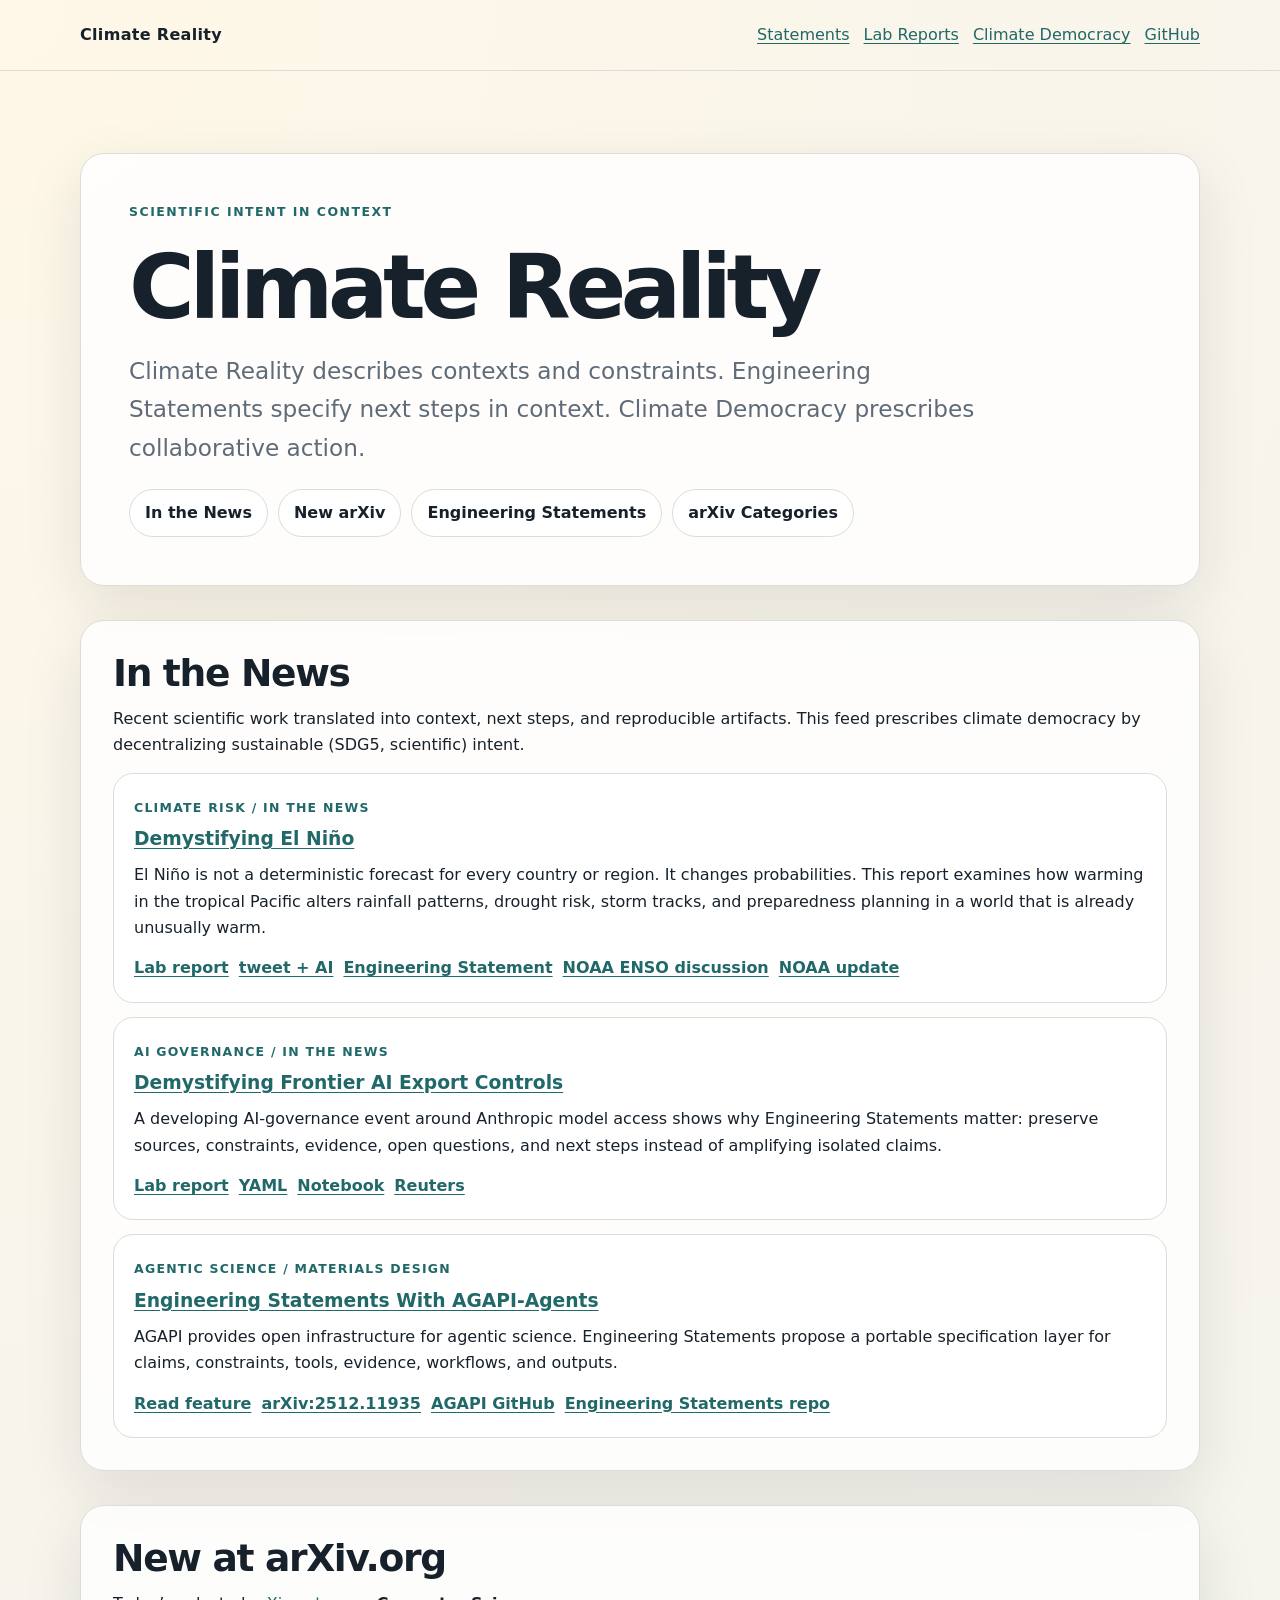
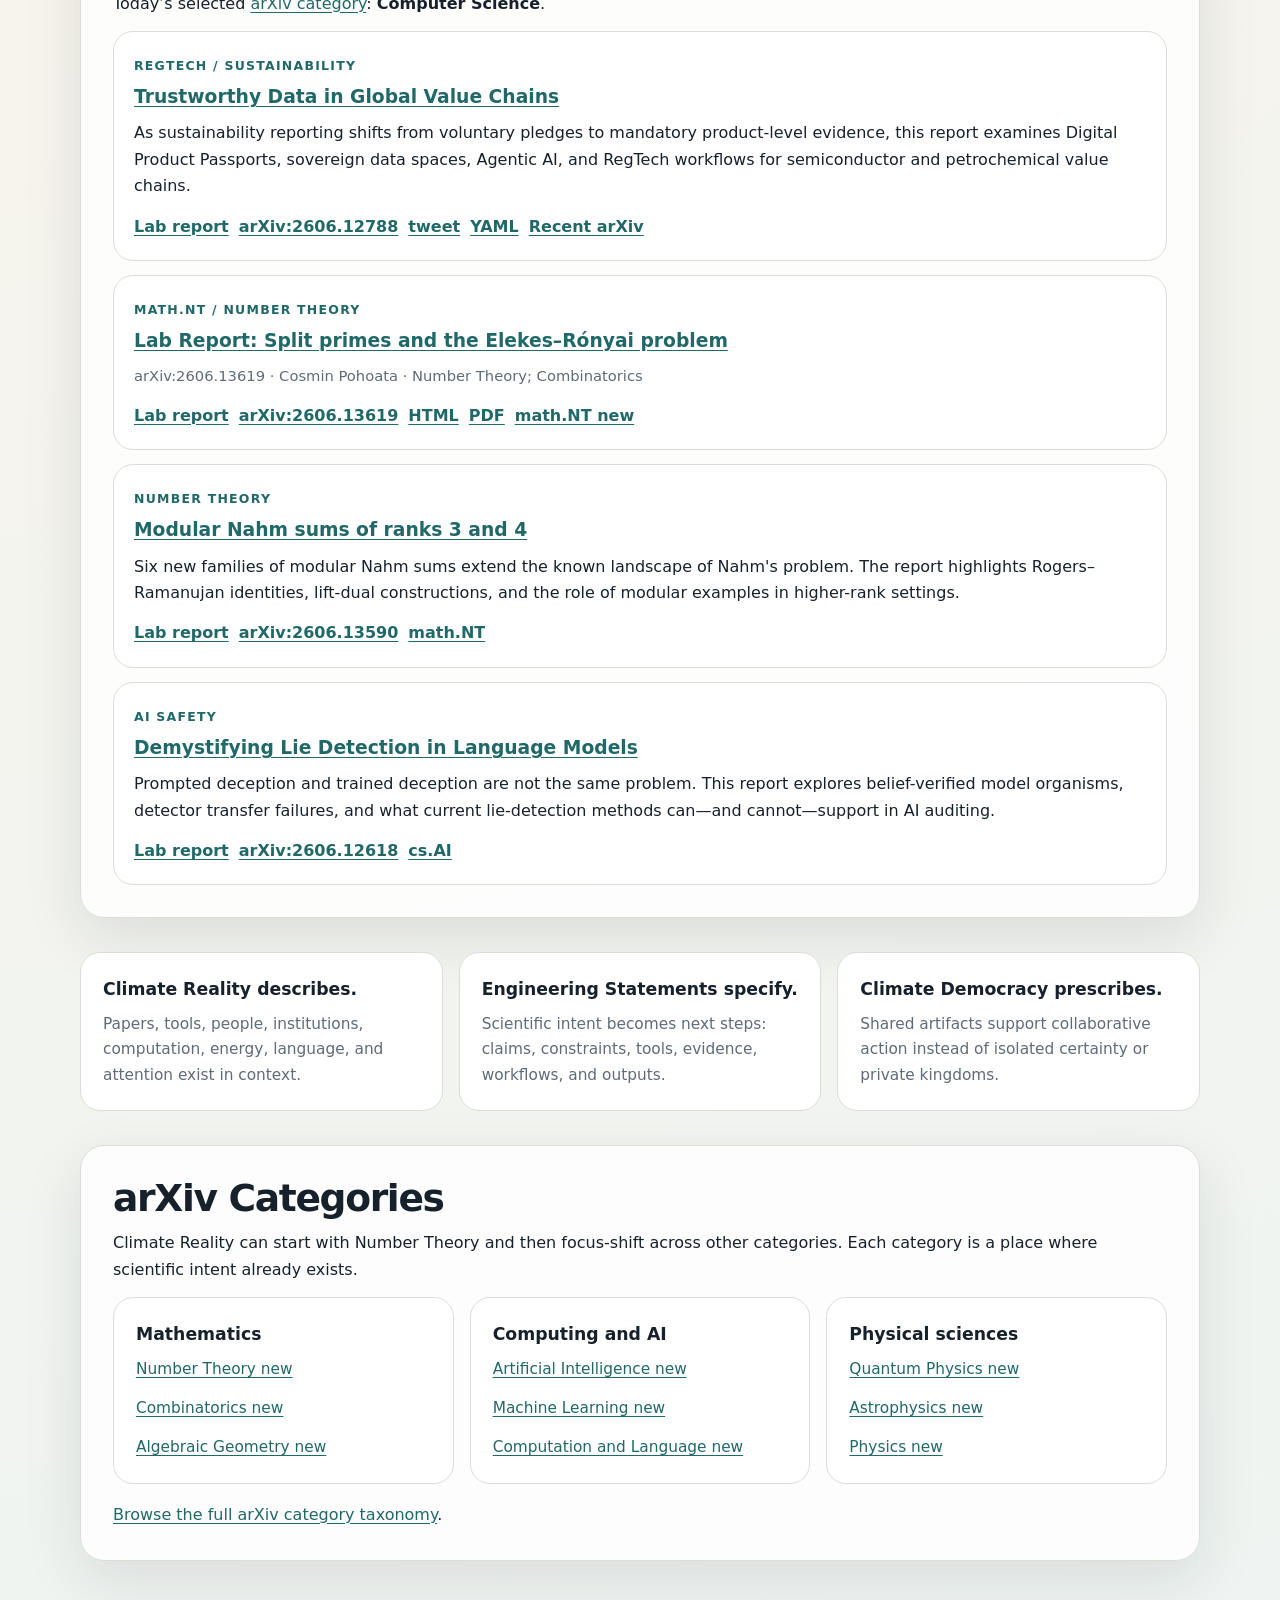
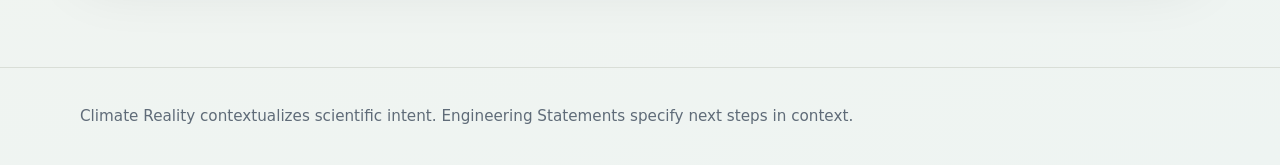
==== site/index.html @ 6661c98b "Update index.html" ====
<!doctype html>
<html lang="en">
<head>
  <meta charset="utf-8">
  <meta name="viewport" content="width=device-width, initial-scale=1">
  <title>Climate Reality</title>
  <meta name="description" content="Climate Reality contextualizes scientific intent into next steps, lab reports, and shared artifacts.">
  <style>
    :root {
      --bg:#f7f4ec; --paper:#fff; --ink:#17212b; --muted:#5f6b78;
      --line:#d9ded7; --accent:#216869; --gold:#d97706;
      --soft:#eaf3f0; --soft2:#fff3dc; --radius:24px;
      --shadow:0 20px 60px rgba(24,33,43,.10);
    }
    *{box-sizing:border-box}
    body{
      margin:0; font-family:Inter,system-ui,-apple-system,BlinkMacSystemFont,"Segoe UI",sans-serif;
      color:var(--ink); line-height:1.65;
      background:radial-gradient(circle at top left,#fff8e8 0,var(--bg) 42%,#eef4f2 100%);
    }
    a{color:var(--accent); text-underline-offset:.18em}
    a:hover{color:var(--gold)}
    .wrap{width:min(1120px,calc(100% - 32px)); margin:0 auto}
    header{padding:22px 0; border-bottom:1px solid var(--line)}
    nav{display:flex; justify-content:space-between; gap:16px; flex-wrap:wrap}
    .brand{font-weight:900; letter-spacing:.02em}
    .nav-links{display:flex; gap:14px; flex-wrap:wrap}
    main{padding:48px 0 72px}
    .hero,.card{
      background:rgba(255,255,255,.82); border:1px solid var(--line);
      border-radius:var(--radius); box-shadow:var(--shadow);
    }
    .hero{padding:48px; display:grid; gap:22px}
    .eyebrow{color:var(--accent); font-weight:900; text-transform:uppercase; letter-spacing:.12em; font-size:.78rem}
    h1{margin:0; max-width:900px; font-size:clamp(2.5rem,7vw,6rem); line-height:.95; letter-spacing:-.06em}
    .dek{max-width:850px; margin:0; color:var(--muted); font-size:clamp(1.12rem,2vw,1.45rem)}
    .buttons{display:flex; gap:10px; flex-wrap:wrap}
    .button{
      display:inline-flex; padding:10px 15px; border:1px solid var(--line); border-radius:999px;
      background:var(--paper); color:var(--ink); text-decoration:none; font-weight:800;
    }
    .button:hover{border-color:var(--accent); color:var(--accent)}
    section{margin:34px 0}
    .card{padding:32px}
    h2{margin:0 0 12px; font-size:clamp(1.45rem,3vw,2.35rem); line-height:1.08; letter-spacing:-.035em}
    p{margin:0 0 14px}
    p:last-child{margin-bottom:0}
    .grid{display:grid; grid-template-columns:repeat(3,1fr); gap:16px}
    .item{
      padding:22px; border:1px solid var(--line); border-radius:20px; background:var(--paper);
    }
    .item h3{margin:0 0 8px; font-size:1.08rem}
    .item p{color:var(--muted); font-size:.96rem}
    .tag{display:inline-block; font-size:.78rem; font-weight:900; color:var(--accent); text-transform:uppercase; letter-spacing:.1em}
    .feed{display:grid; gap:14px}
    .feed article{
      padding:20px; border:1px solid var(--line); border-radius:20px; background:var(--paper);
    }
    .feed h3{margin:.25rem 0 .45rem}
    .meta{color:var(--muted); font-size:.92rem}
    .links{display:flex; gap:10px; flex-wrap:wrap; margin-top:12px}
    .links a{font-weight:800}
    footer{padding:36px 0; border-top:1px solid var(--line); color:var(--muted); font-size:.95rem}
    @media(max-width:820px){.hero,.card{padding:24px}.grid{grid-template-columns:1fr}}
  </style>
</head>

<body>
<header>
  <div class="wrap">
    <nav>
      <div class="brand">Climate Reality</div>
      <div class="nav-links">
        <a href="/statements/">Statements</a>
        <a href="https://labreports.app">Lab Reports</a>
        <a href="https://climatedemocracy.app">Climate Democracy</a>
        <a href="https://github.com/thinkthoughts/engineering-statements">GitHub</a>
      </div>
    </nav>
  </div>
</header>

<main class="wrap">
  <section class="hero">
    <div class="eyebrow">Scientific intent in context</div>
    <h1>Climate Reality</h1>
    <p class="dek">
      Climate Reality describes contexts and constraints.
      Engineering Statements specify next steps in context.
      Climate Democracy prescribes collaborative action.
    </p>
    <div class="buttons">
      <a class="button" href="#news">In the News</a>
      <a class="button" href="#new-arxiv">New arXiv</a>
      <a class="button" href="/statements/">Engineering Statements</a>
      <a class="button" href="#arxiv-categories">arXiv Categories</a>
    </div>
  </section>

  <section id="news" class="card">
    <h2>In the News</h2>
    <p>
      Recent scientific work translated into context, next steps, and reproducible artifacts.
      This feed prescribes climate democracy by decentralizing sustainable (SDG5, scientific) intent.
    </p>

    <div class="feed">
      <article>
        <span class="tag">Climate Risk / In the News</span>
      
        <h3>
          <a href="https://labreports.app/el_nino">
            Demystifying El Niño
          </a>
        </h3>
      
        <p>
          El Niño is not a deterministic forecast for every country or region.
          It changes probabilities. This report examines how warming in the
          tropical Pacific alters rainfall patterns, drought risk, storm tracks,
          and preparedness planning in a world that is already unusually warm.
        </p>
      
        <div class="links">
          <a href="https://labreports.app/el_nino">Lab report</a>

          <a href="https://x.com/dan_hawkley/status/2065796494708646069">tweet + AI</a>
      
          <a href="https://github.com/thinkthoughts/engineering-statements/blob/main/statements/el-nino-2026.yaml">
            Engineering Statement
          </a>
      
          <a href="https://www.cpc.ncep.noaa.gov/products/analysis_monitoring/enso_advisory/ensodisc.shtml">
            NOAA ENSO discussion
          </a>
      
          <a href="https://www.noaa.gov/news-release/el-nino-forms-expected-to-strengthen-say-noaa-forecasters">
            NOAA update
          </a>
        </div>
      </article>
      <article>
        <span class="tag">AI Governance / In the News</span>
      
        <h3>
          <a href="https://labreports.app/anthropic_export_controls">
            Demystifying Frontier AI Export Controls
          </a>
        </h3>
      
        <p>
          A developing AI-governance event around Anthropic model access shows why
          Engineering Statements matter: preserve sources, constraints, evidence,
          open questions, and next steps instead of amplifying isolated claims.
        </p>
      
        <div class="links">
          <a href="https://labreports.app/antropic_export-controls">Lab report</a>
          <a href="https://github.com/thinkthoughts/engineering-statements/blob/main/statements/anthropic-export-controls.yaml">YAML</a>
          <a href="https://colab.research.google.com/github/thinkthoughts/engineering-statements/blob/main/notebooks/00_anthropic_export_controls.ipynb">Notebook</a>
          <a href="https://www.reuters.com/technology/us-blocks-foreign-access-anthropics-most-advanced-ai-models-2026-06-13/">Reuters</a>
        </div>
      </article>
      <article>
        <span class="tag">Agentic science / Materials design</span>
        <h3><a href="/statements/">Engineering Statements With AGAPI-Agents</a></h3>
        <p>
          AGAPI provides open infrastructure for agentic science. Engineering Statements propose a
          portable specification layer for claims, constraints, tools, evidence, workflows, and outputs.
        </p>
        <div class="links">
          <a href="/statements/">Read feature</a>
          <a href="https://arxiv.org/abs/2512.11935">arXiv:2512.11935</a>
          <a href="https://github.com/atomgptlab/agapi">AGAPI GitHub</a>
          <a href="https://github.com/thinkthoughts/engineering-statements">Engineering Statements repo</a>
        </div>
      </article>
    </div>
  </section>

  <section id="new-arxiv" class="card">
    <h2>New at arXiv.org</h2>
    <p>
      Today’s selected <a href="https://arxiv.org">arXiv category</a>: <strong>Computer Science</strong>.
    </p>

    <div class="feed">
      <article>
  <span class="tag">RegTech / Sustainability</span>

  <h3>
    <a href="https://labreports.app/2606-12788">
      Trustworthy Data in Global Value Chains
    </a>
  </h3>

  <p>
    As sustainability reporting shifts from voluntary pledges to mandatory
    product-level evidence, this report examines Digital Product Passports,
    sovereign data spaces, Agentic AI, and RegTech workflows for semiconductor
    and petrochemical value chains.
  </p>

  <div class="links">
    <a href="https://labreports.app/2606-12788">Lab report</a>
    <a href="https://arxiv.org/abs/2606.12788">arXiv:2606.12788</a>
    <a href="https://x.com/SocialNetPapers/status/2065344646734106724">tweet</a>
    <a href="https://github.com/thinkthoughts/engineering-statements/blob/main/statements/2606-12788.yaml">YAML</a>
    <a href="https://arxiv.org/list/cs.CY/recent">Recent arXiv</a>
  </div>
</article>
<article>
  <span class="tag">math.NT / Number Theory</span>

  <h3>
    <a href="https://labreports.app/2606-13619">
      Lab Report: Split primes and the Elekes–Rónyai problem
    </a>
  </h3>

  <p class="meta">
    arXiv:2606.13619 · Cosmin Pohoata · Number Theory; Combinatorics
  </p>

  <div class="links">
    <a href="https://labreports.app/2606-13619">Lab report</a>
    <a href="https://arxiv.org/abs/2606.13619">arXiv:2606.13619</a>
    <a href="https://arxiv.org/html/2606.13619v1">HTML</a>
    <a href="https://arxiv.org/pdf/2606.13619">PDF</a>
    <a href="https://arxiv.org/list/math.NT/new">math.NT new</a>
  </div>
</article>
<article>
  <span class="tag">Number Theory</span>
  <h3>
    <a href="https://labreports.app/2606-13590">
      Modular Nahm sums of ranks 3 and 4
    </a>
  </h3>

  <p>
    Six new families of modular Nahm sums extend the known landscape of Nahm's problem.
    The report highlights Rogers–Ramanujan identities, lift-dual constructions, and the
    role of modular examples in higher-rank settings.
  </p>

  <div class="links">
    <a href="https://labreports.app/2606-13590">Lab report</a>
    <a href="https://arxiv.org/abs/2606.13590">arXiv:2606.13590</a>
    <a href="https://arxiv.org/list/math.NT/new">math.NT</a>
  </div>
</article>

<article>
  <span class="tag">AI Safety</span>
  <h3>
    <a href="https://labreports.app/2606-12618">
      Demystifying Lie Detection in Language Models
    </a>
  </h3>

  <p>
    Prompted deception and trained deception are not the same problem.
    This report explores belief-verified model organisms, detector transfer failures,
    and what current lie-detection methods can—and cannot—support in AI auditing.
  </p>

  <div class="links">
    <a href="https://labreports.app/2606-12618">Lab report</a>
    <a href="https://arxiv.org/abs/2606.12618">arXiv:2606.12618</a>
    <a href="https://arxiv.org/list/cs.AI/recent">cs.AI</a>
  </div>
</article>
    </div>
  </section>

  <section class="grid">
    <article class="item">
      <h3>Climate Reality describes.</h3>
      <p>
        Papers, tools, people, institutions, computation, energy, language, and attention exist in context.
      </p>
    </article>

    <article class="item">
      <h3>Engineering Statements specify.</h3>
      <p>
        Scientific intent becomes next steps: claims, constraints, tools, evidence, workflows, and outputs.
      </p>
    </article>

    <article class="item">
      <h3>Climate Democracy prescribes.</h3>
      <p>
        Shared artifacts support collaborative action instead of isolated certainty or private kingdoms.
      </p>
    </article>
  </section>

  <section id="arxiv-categories" class="card">
    <h2>arXiv Categories</h2>
    <p>
      Climate Reality can start with Number Theory and then focus-shift across other categories.
      Each category is a place where scientific intent already exists.
    </p>

    <div class="grid">
      <article class="item">
        <h3>Mathematics</h3>
        <p><a href="https://arxiv.org/list/math.NT/new">Number Theory new</a></p>
        <p><a href="https://arxiv.org/list/math.CO/new">Combinatorics new</a></p>
        <p><a href="https://arxiv.org/list/math.AG/new">Algebraic Geometry new</a></p>
      </article>

      <article class="item">
        <h3>Computing and AI</h3>
        <p><a href="https://arxiv.org/list/cs.AI/new">Artificial Intelligence new</a></p>
        <p><a href="https://arxiv.org/list/cs.LG/new">Machine Learning new</a></p>
        <p><a href="https://arxiv.org/list/cs.CL/new">Computation and Language new</a></p>
      </article>

      <article class="item">
        <h3>Physical sciences</h3>
        <p><a href="https://arxiv.org/list/quant-ph/new">Quantum Physics new</a></p>
        <p><a href="https://arxiv.org/list/astro-ph/new">Astrophysics new</a></p>
        <p><a href="https://arxiv.org/list/physics/new">Physics new</a></p>
      </article>
    </div>

    <p style="margin-top:18px">
      <a href="https://arxiv.org/category_taxonomy">Browse the full arXiv category taxonomy</a>.
    </p>
  </section>
</main>

<footer>
  <div class="wrap">
    Climate Reality contextualizes scientific intent. Engineering Statements specify next steps in context.
  </div>
</footer>
</body>
</html>
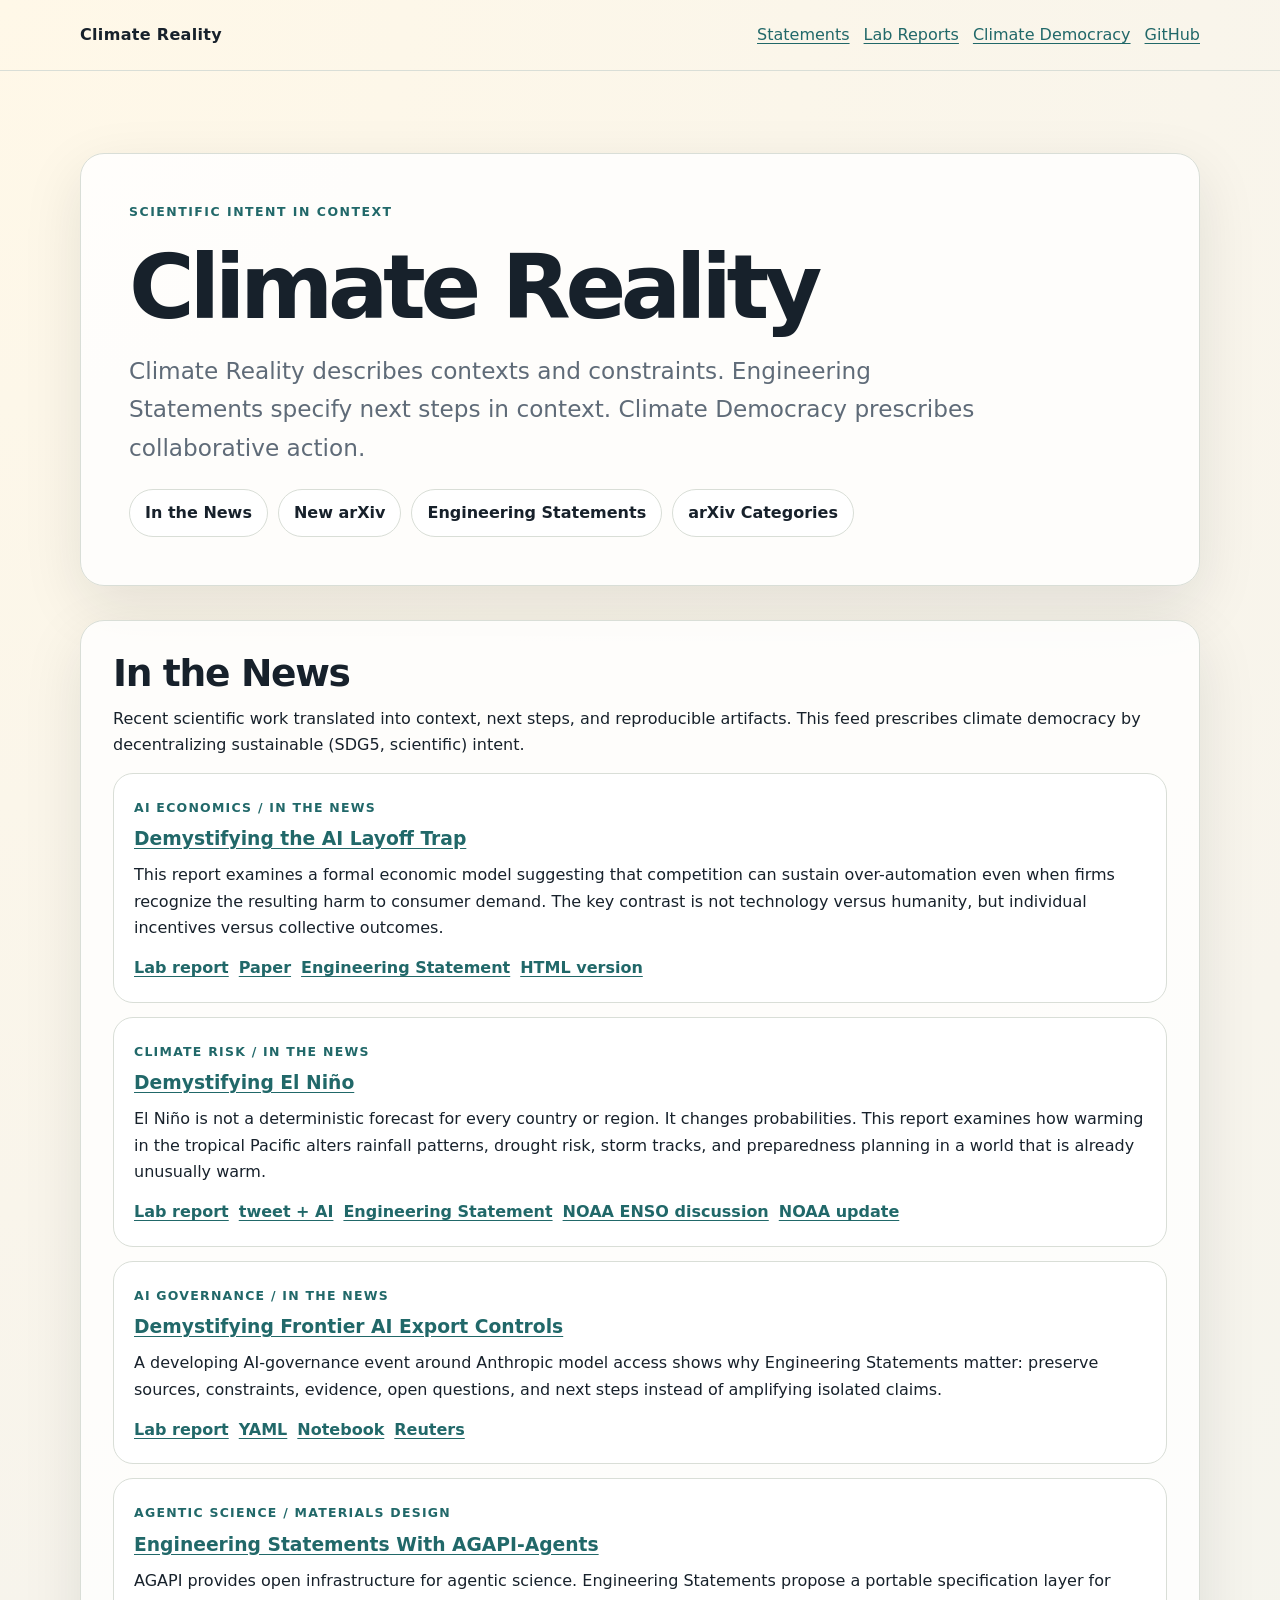
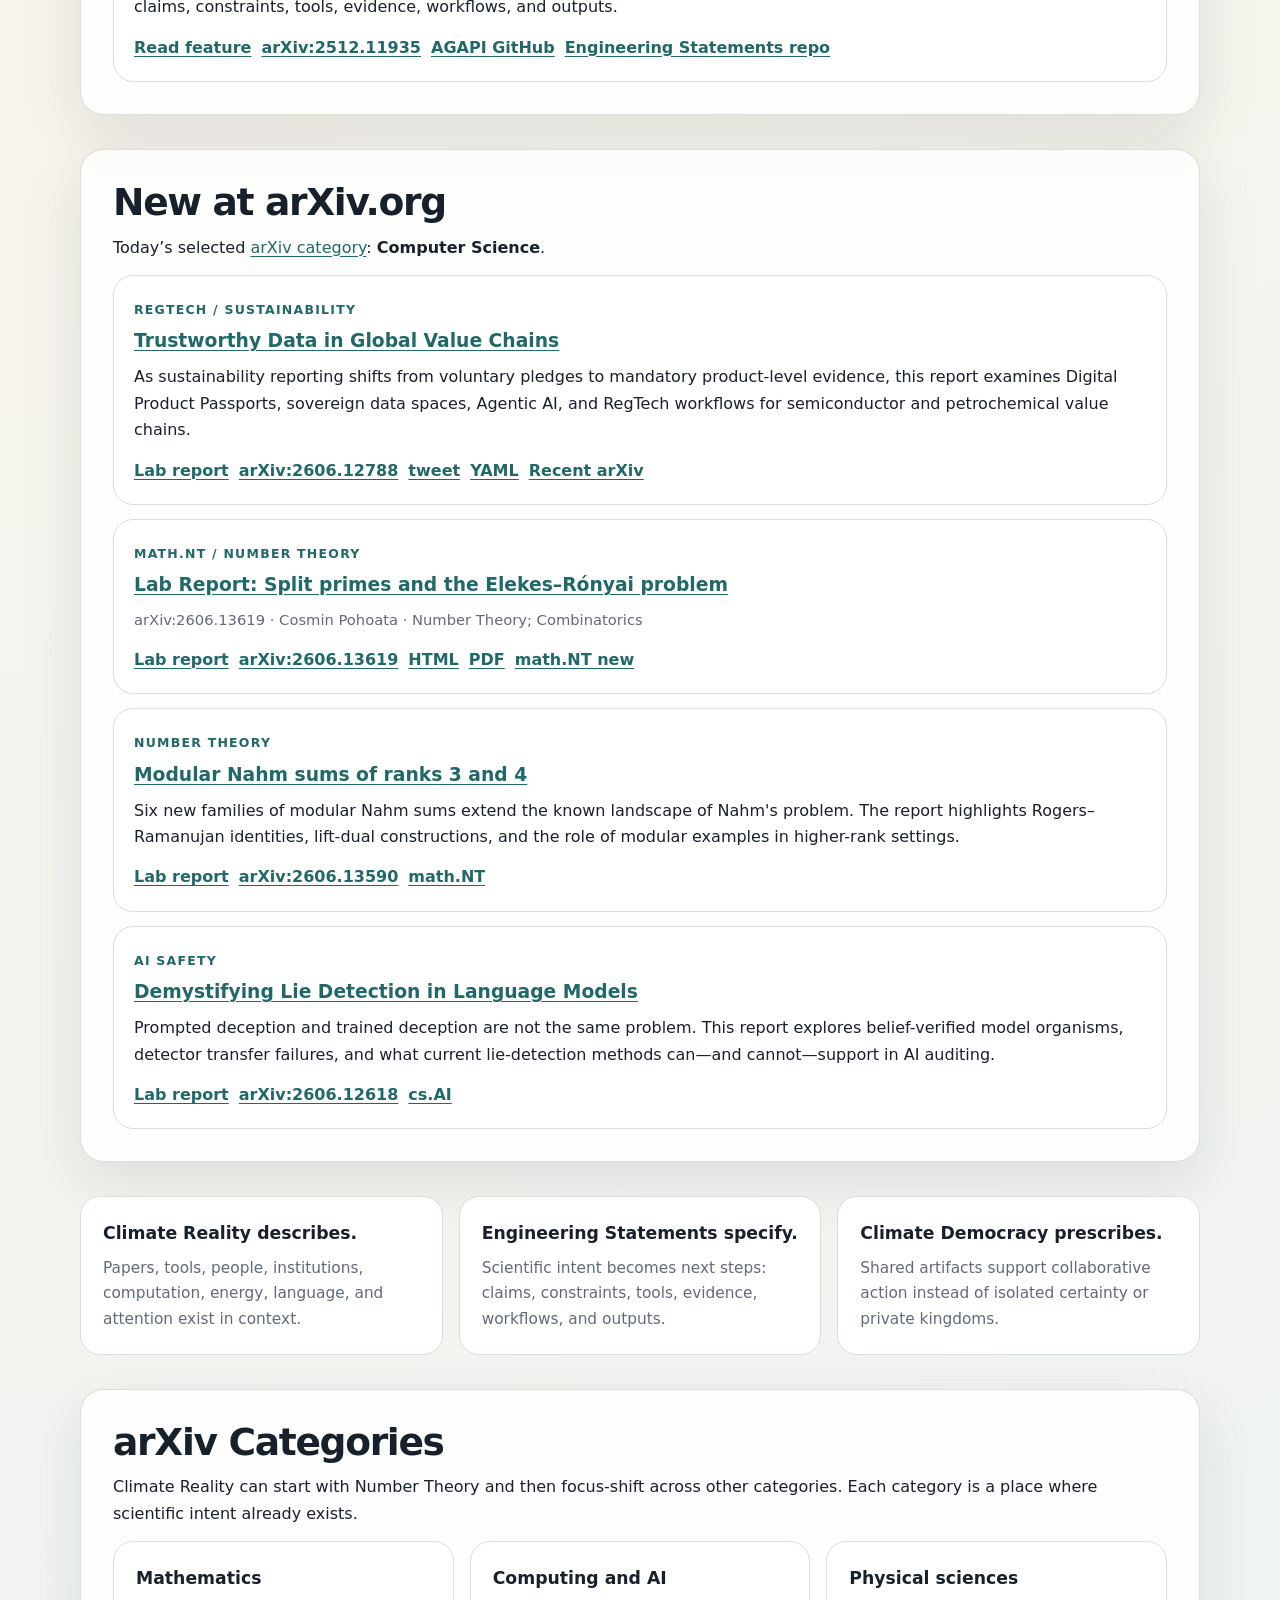
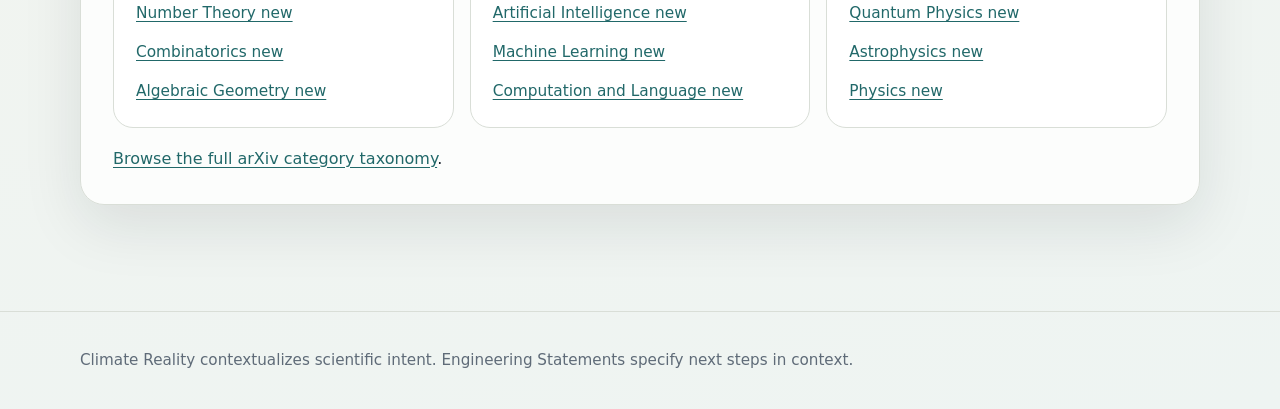
==== commit e16f3a3c: "Update index.html" ====
--- a/site/index.html
+++ b/site/index.html
@@ -106,6 +106,38 @@
 
     <div class="feed">
       <article>
+        <span class="tag">AI Economics / In the News</span>
+      
+        <h3>
+          <a href="https://labreports.app/2603-20617">
+            Demystifying the AI Layoff Trap
+          </a>
+        </h3>
+      
+        <p>
+          This report examines a formal economic model suggesting that competition
+          can sustain over-automation even when firms recognize the resulting harm
+          to consumer demand. The key contrast is not technology versus humanity,
+          but individual incentives versus collective outcomes.
+        </p>
+      
+        <div class="links">
+          <a href="https://labreports.app/2603-20617">Lab report</a>
+      
+          <a href="https://arxiv.org/abs/2603.20617">
+            Paper
+          </a>
+      
+          <a href="https://github.com/thinkthoughts/engineering-statements/blob/main/statements/ai-layoff-trap.yaml">
+            Engineering Statement
+          </a>
+      
+          <a href="https://arxiv.org/html/2603.20617v3">
+            HTML version
+          </a>
+        </div>
+      </article>
+      <article>
         <span class="tag">Climate Risk / In the News</span>
       
         <h3>
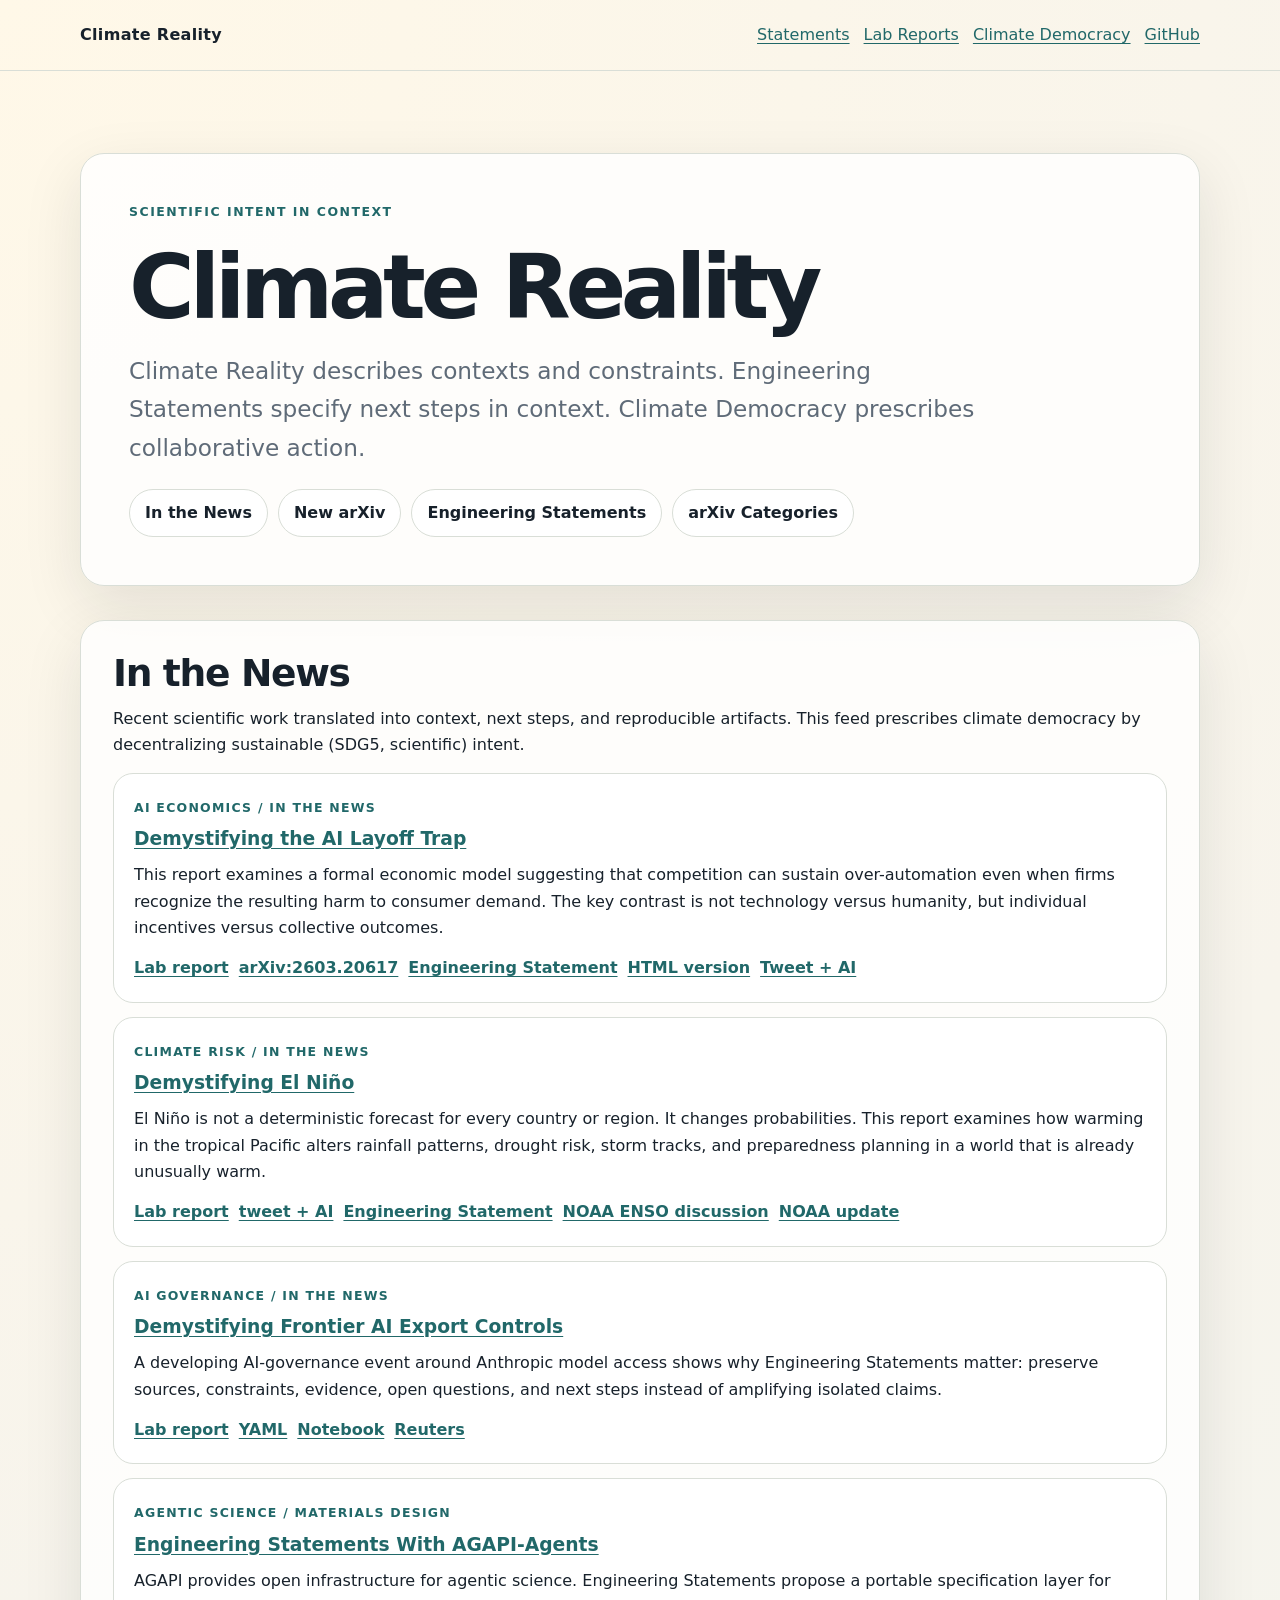
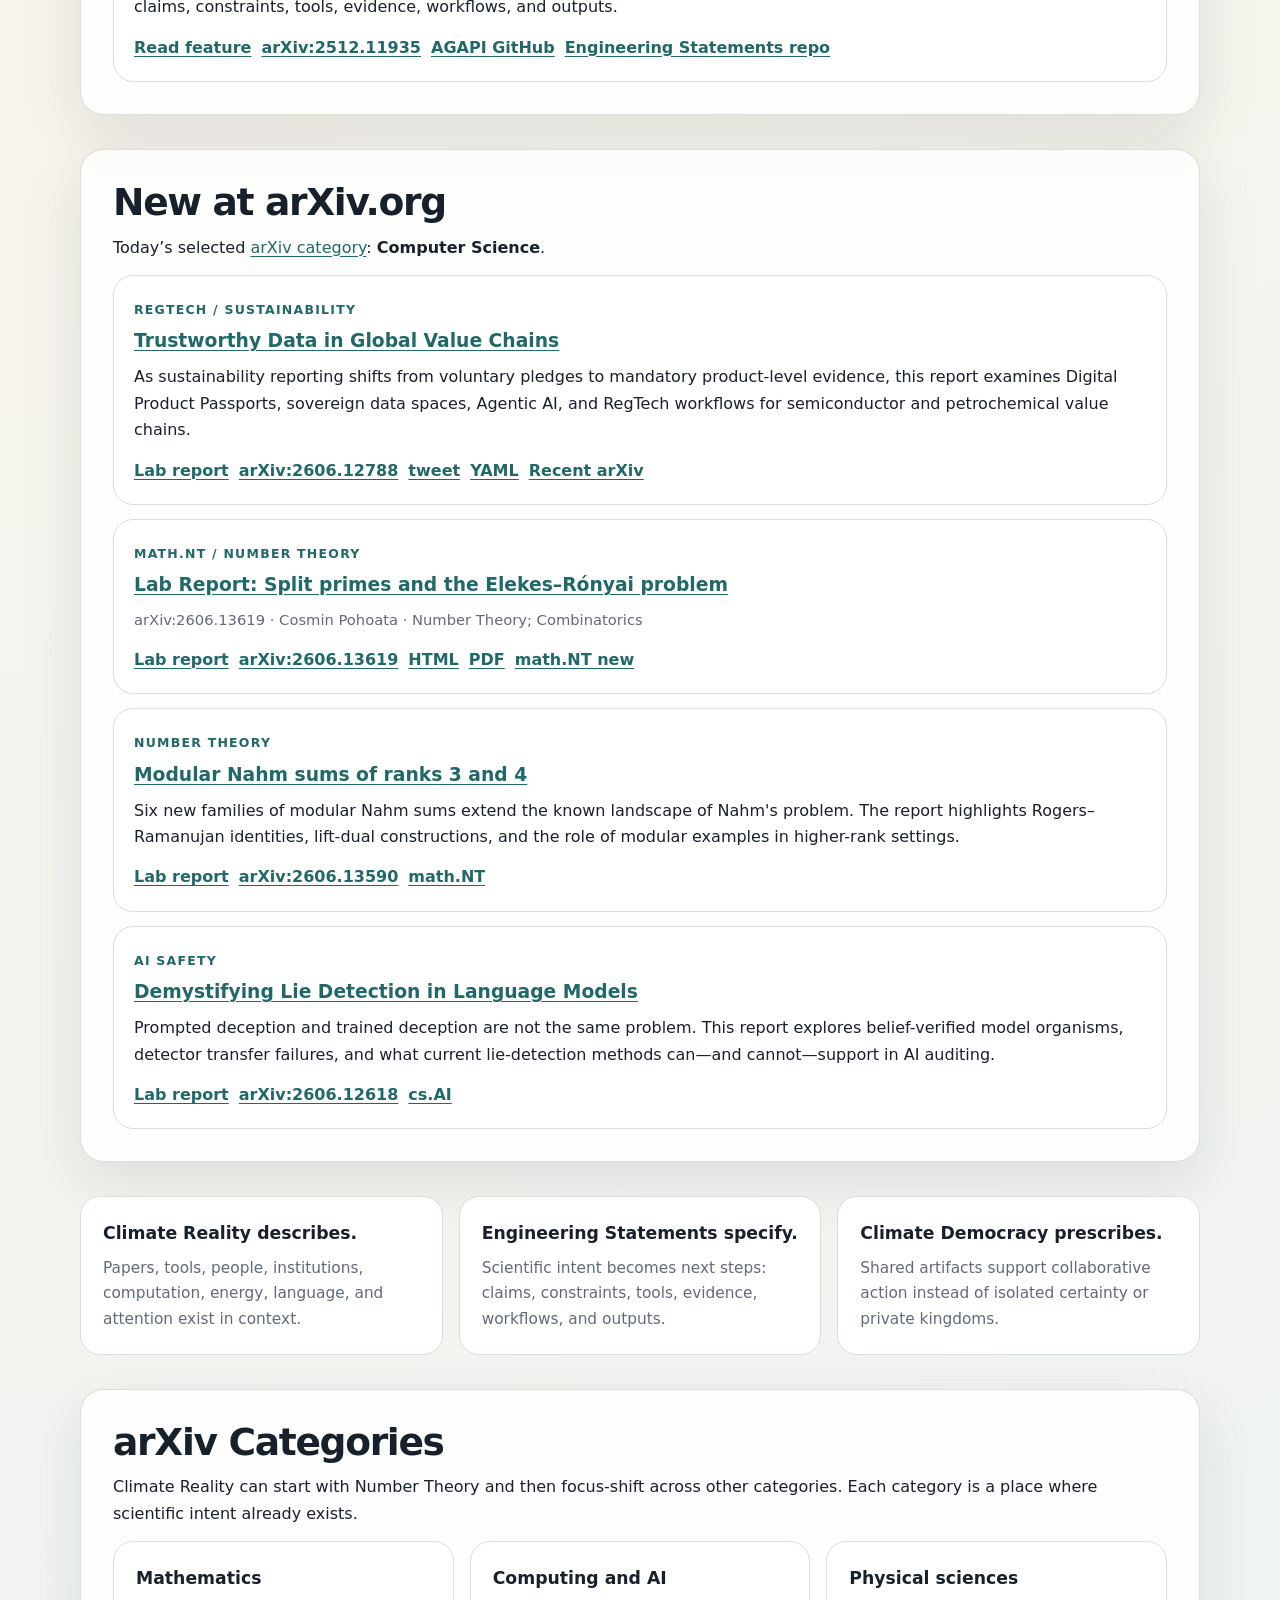
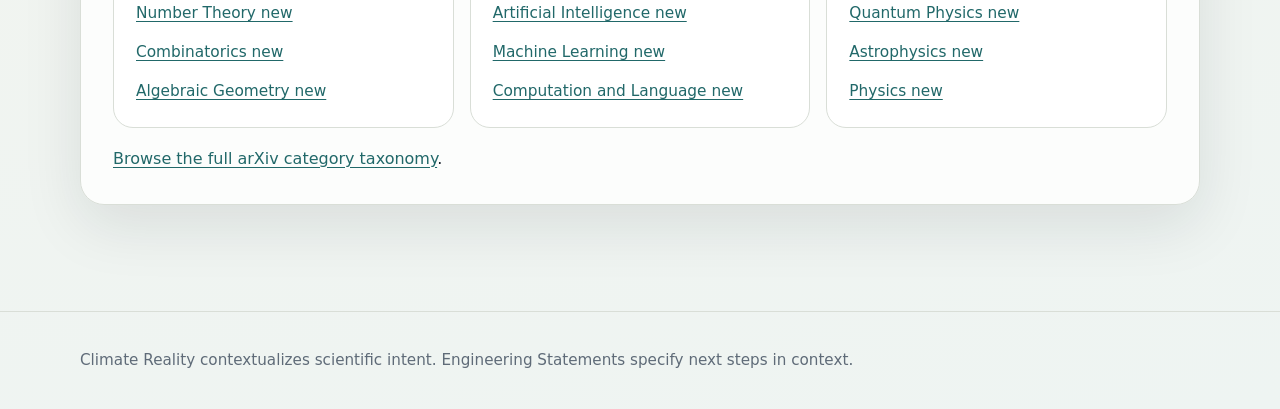
==== commit fe76a5cc: "Update index.html" ====
--- a/site/index.html
+++ b/site/index.html
@@ -125,7 +125,7 @@
           <a href="https://labreports.app/2603-20617">Lab report</a>
       
           <a href="https://arxiv.org/abs/2603.20617">
-            Paper
+            arXiv:2603.20617
           </a>
       
           <a href="https://github.com/thinkthoughts/engineering-statements/blob/main/statements/ai-layoff-trap.yaml">
@@ -134,6 +134,10 @@
       
           <a href="https://arxiv.org/html/2603.20617v3">
             HTML version
+          </a>
+
+          <a href="https://x.com/Oliviacoder1/status/2065826532740985042">
+            Tweet + AI
           </a>
         </div>
       </article>
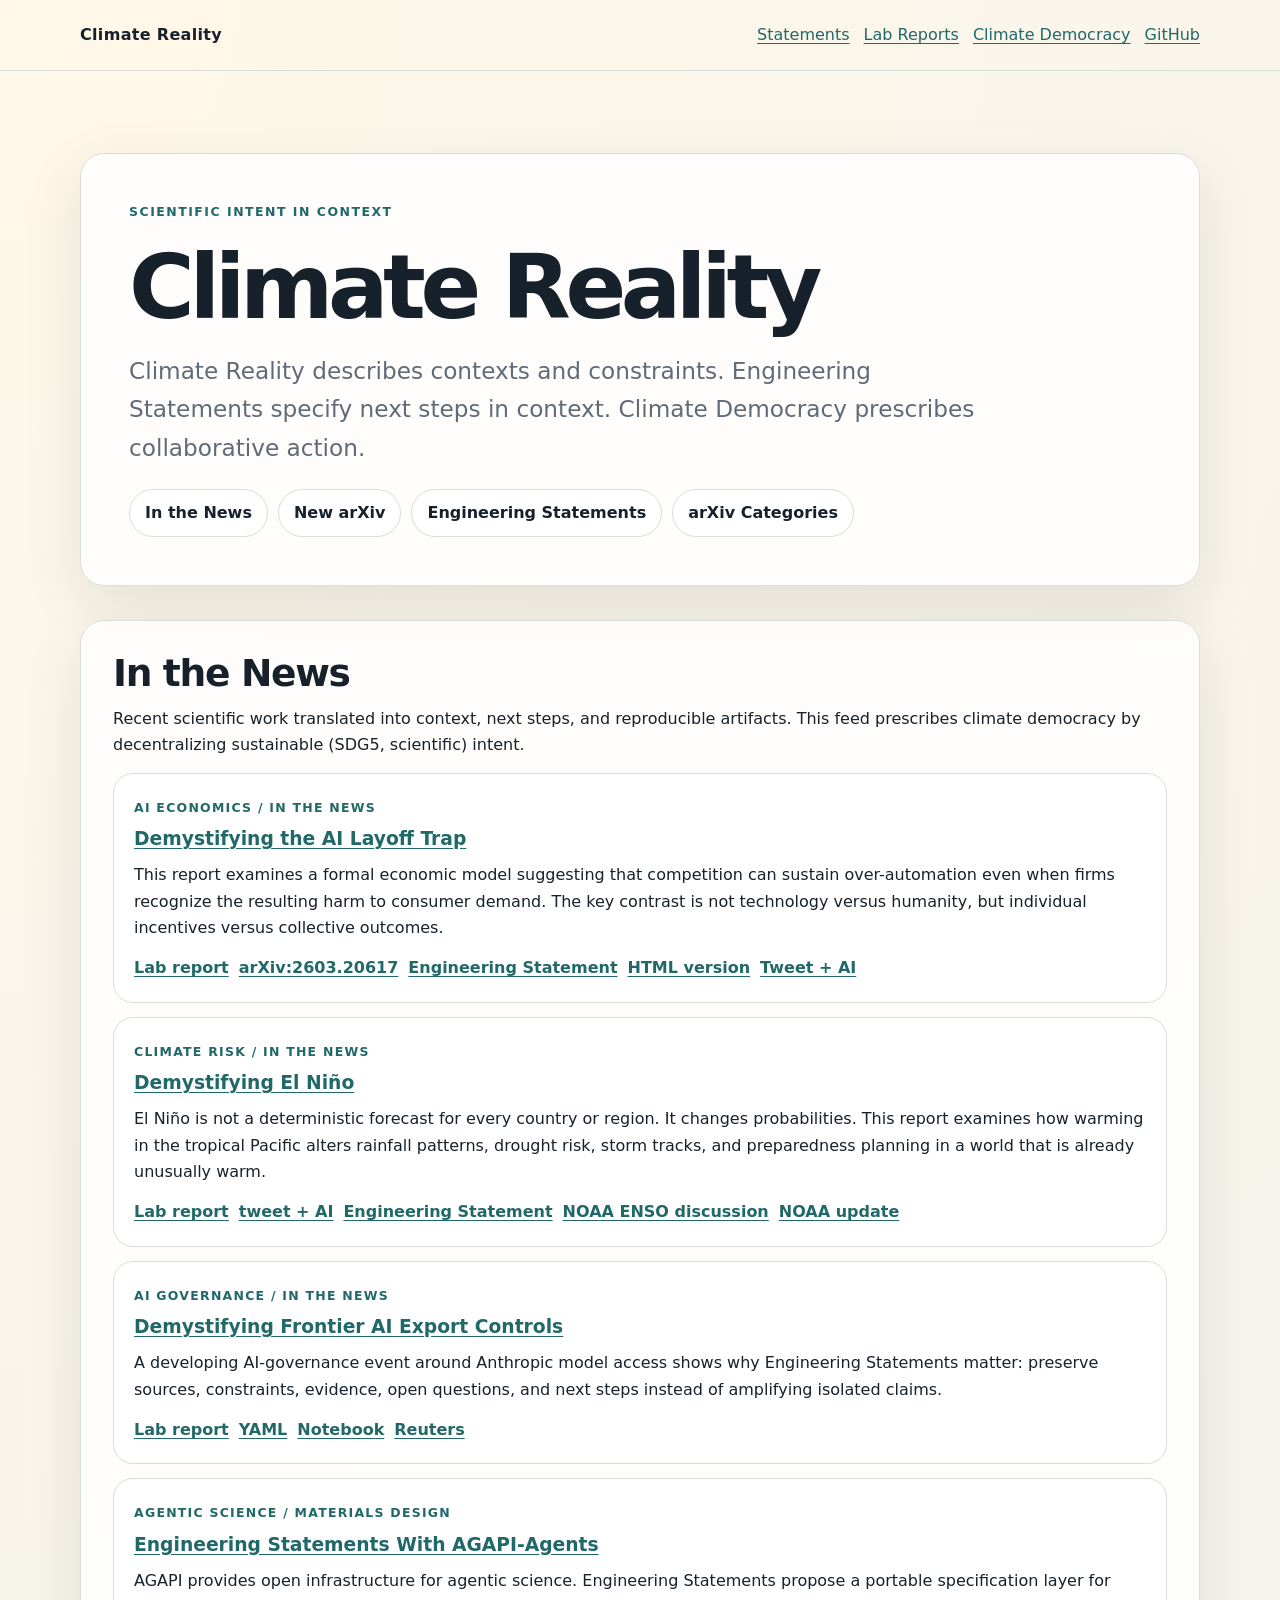
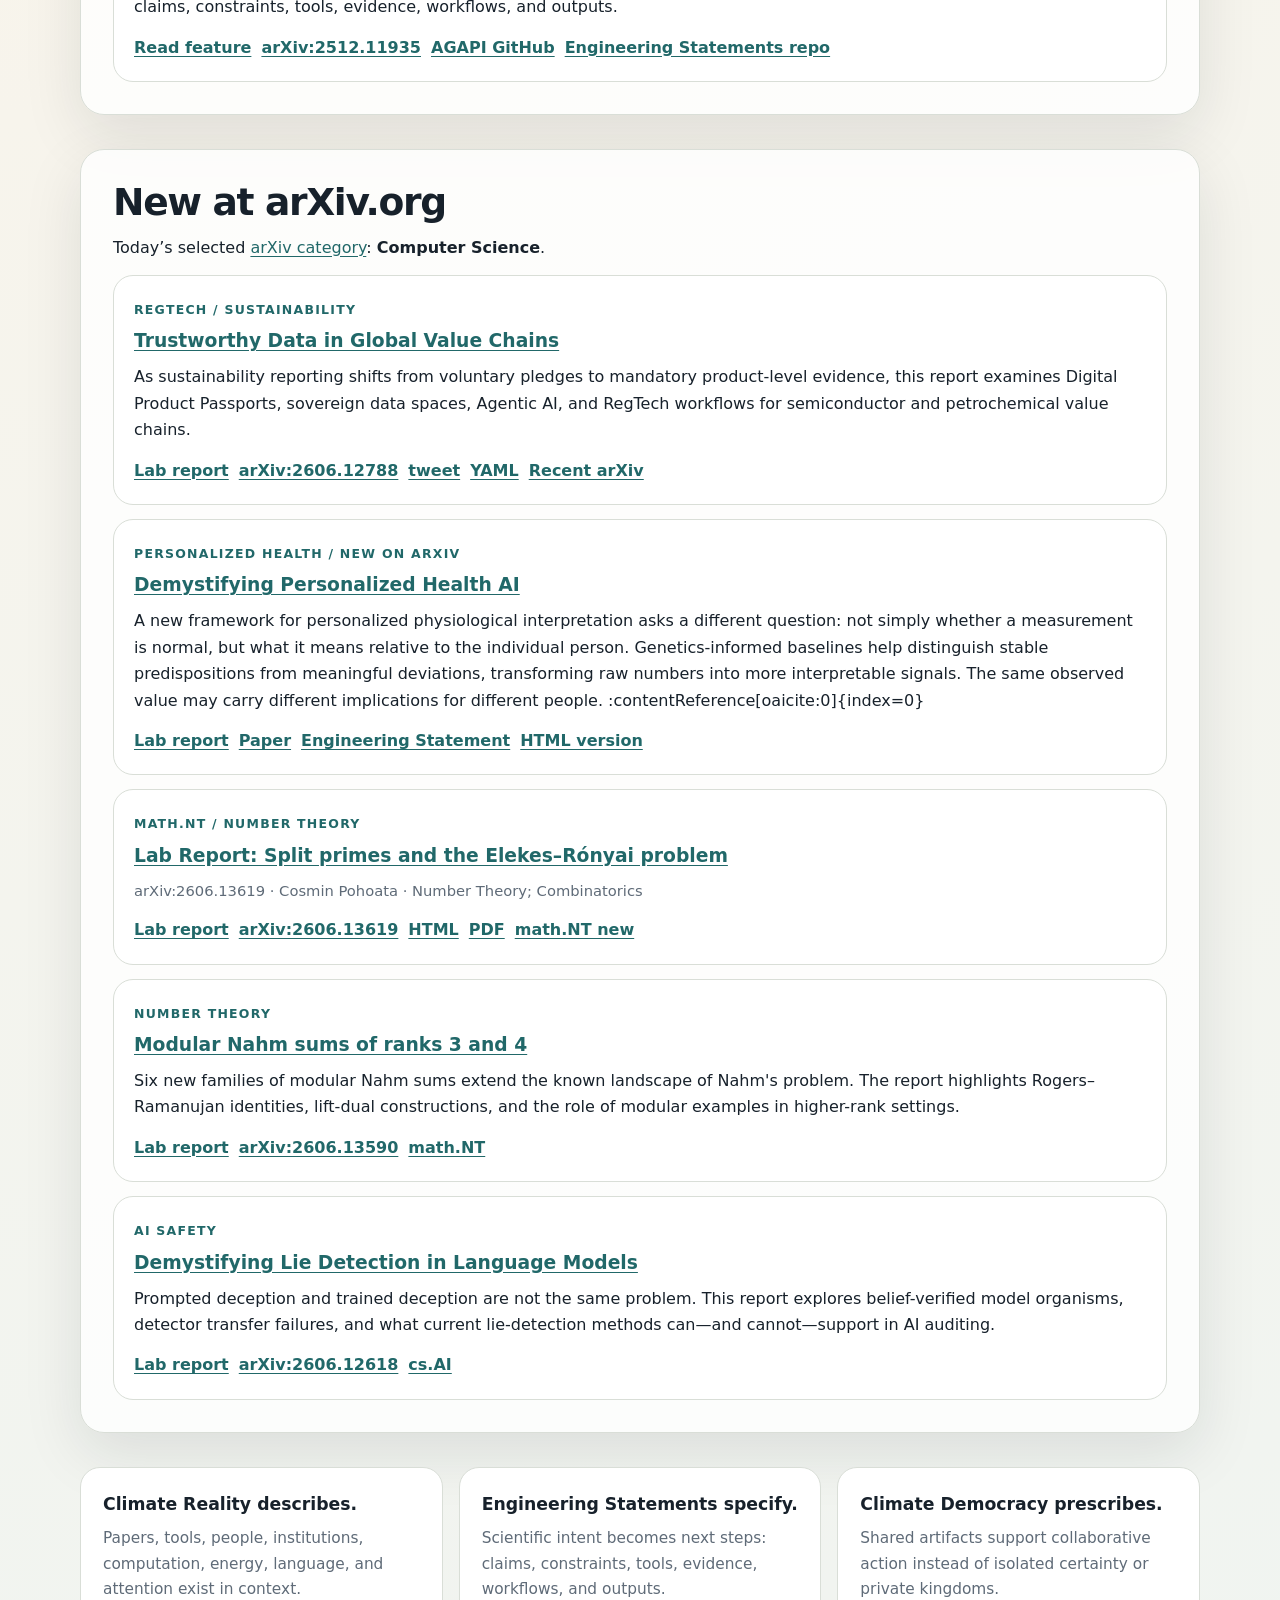
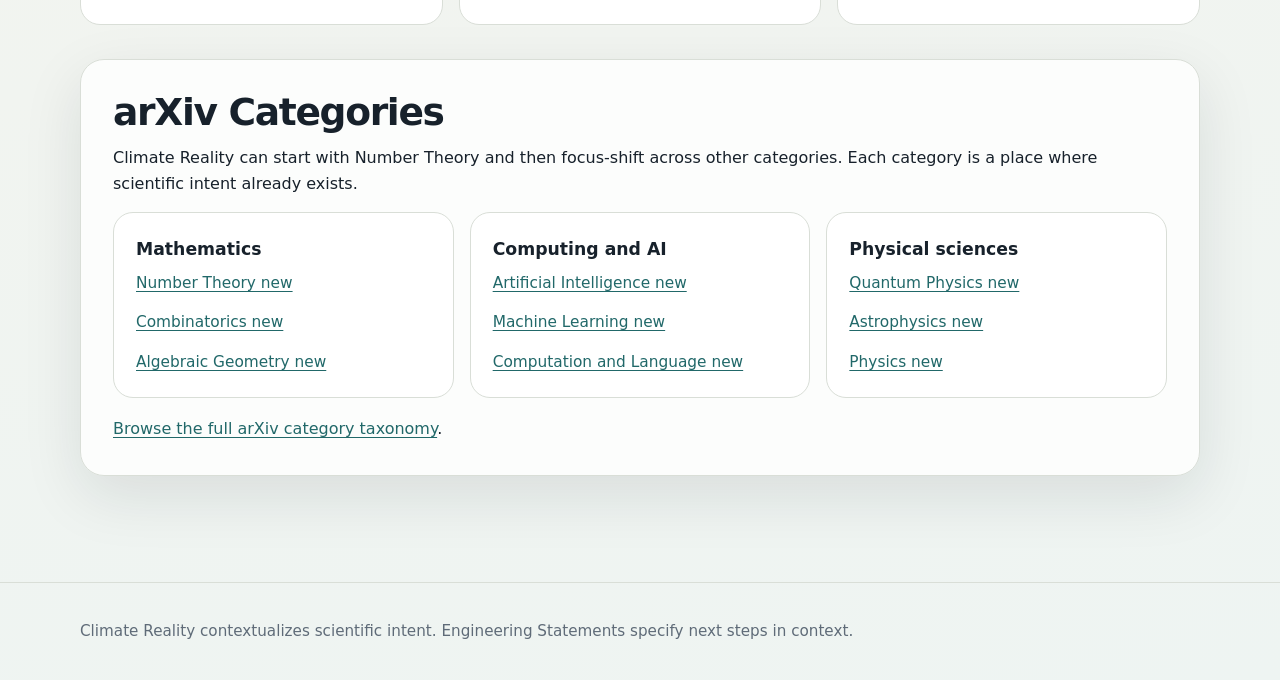
==== commit 6c18dec2: "Update index.html" ====
--- a/site/index.html
+++ b/site/index.html
@@ -245,6 +245,40 @@
     <a href="https://arxiv.org/list/cs.CY/recent">Recent arXiv</a>
   </div>
 </article>
+      <article>
+  <span class="tag">Personalized Health / New on arXiv</span>
+
+  <h3>
+    <a href="https://labreports.app/2606-13566">
+      Demystifying Personalized Health AI
+    </a>
+  </h3>
+
+  <p>
+    A new framework for personalized physiological interpretation asks a
+    different question: not simply whether a measurement is normal, but what
+    it means relative to the individual person. Genetics-informed baselines
+    help distinguish stable predispositions from meaningful deviations,
+    transforming raw numbers into more interpretable signals. The same
+    observed value may carry different implications for different people. :contentReference[oaicite:0]{index=0}
+  </p>
+
+  <div class="links">
+    <a href="https://labreports.app/2606-13566">Lab report</a>
+
+    <a href="https://arxiv.org/abs/2606.13556">
+      Paper
+    </a>
+
+    <a href="https://github.com/thinkthoughts/engineering-statements/blob/main/statements/2606-13556.yaml">
+      Engineering Statement
+    </a>
+
+    <a href="https://arxiv.org/html/2606.13556v1">
+      HTML version
+    </a>
+  </div>
+</article>
 <article>
   <span class="tag">math.NT / Number Theory</span>
 
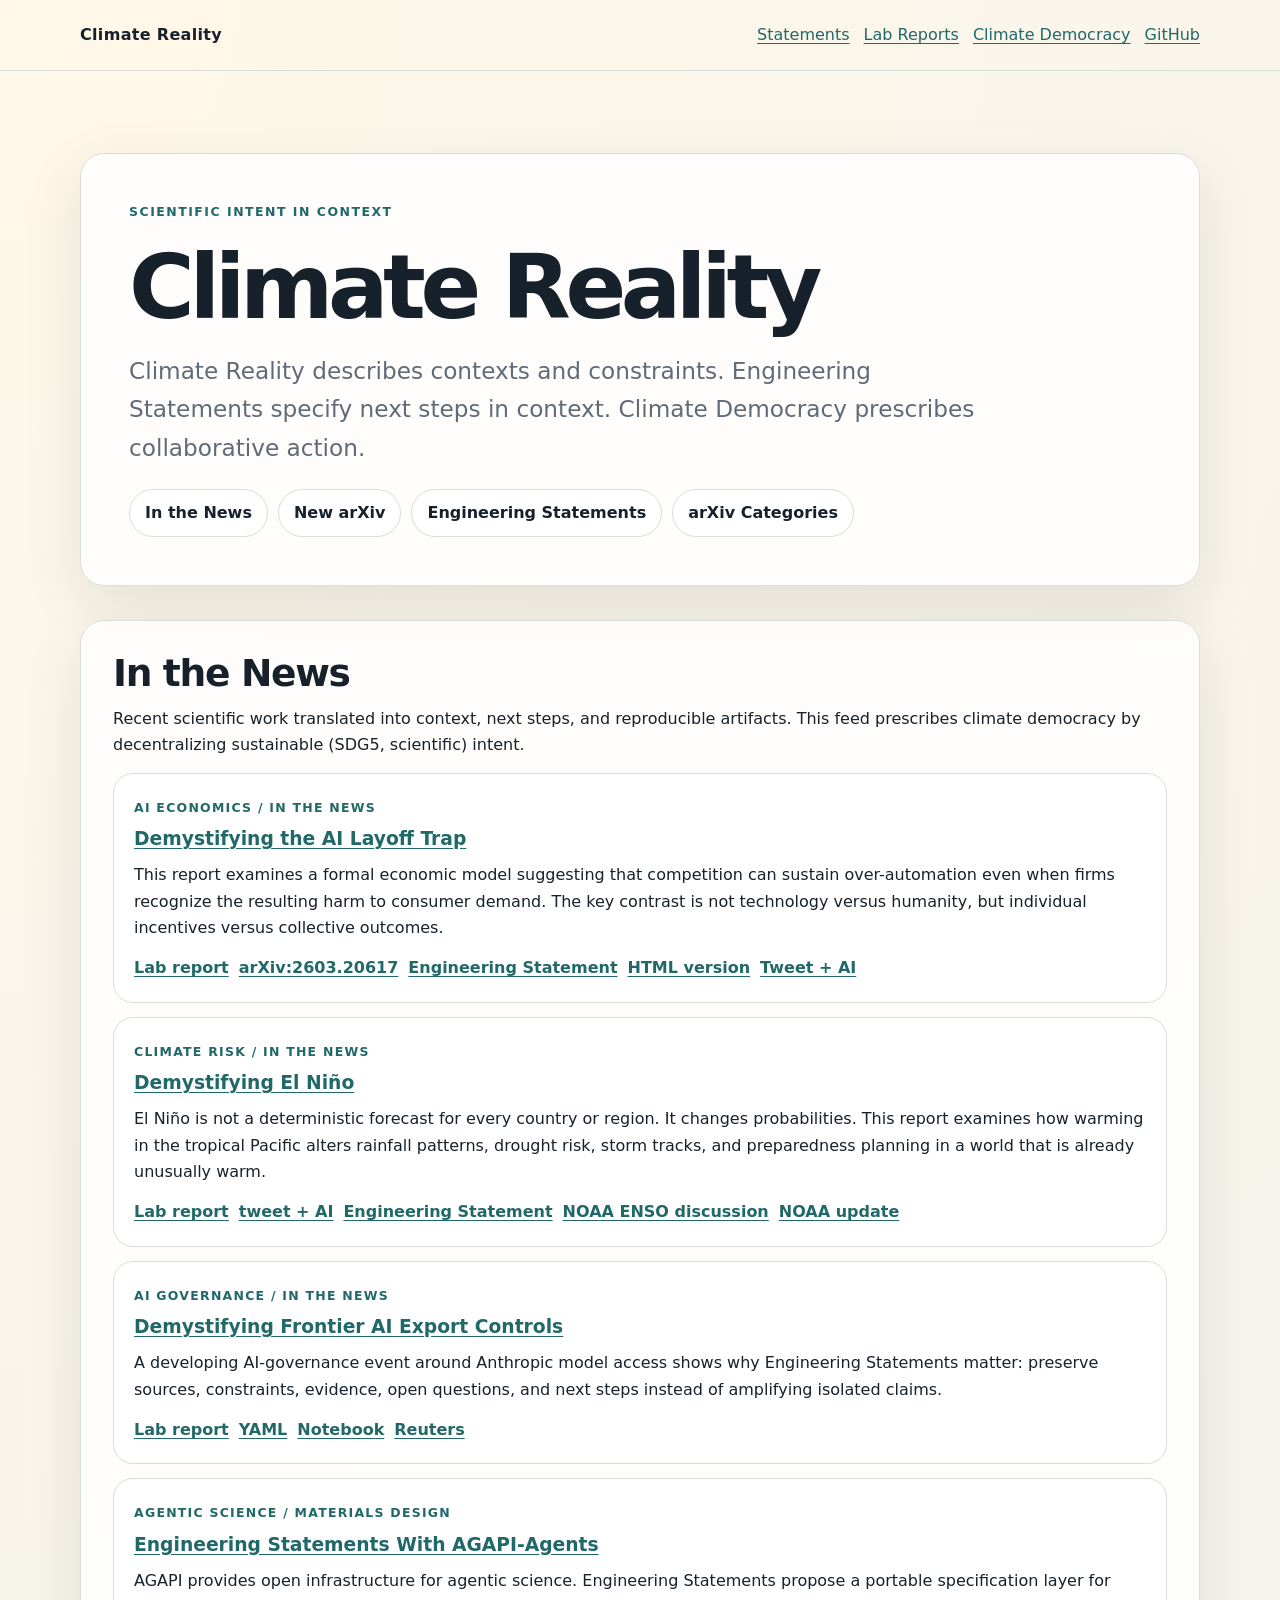
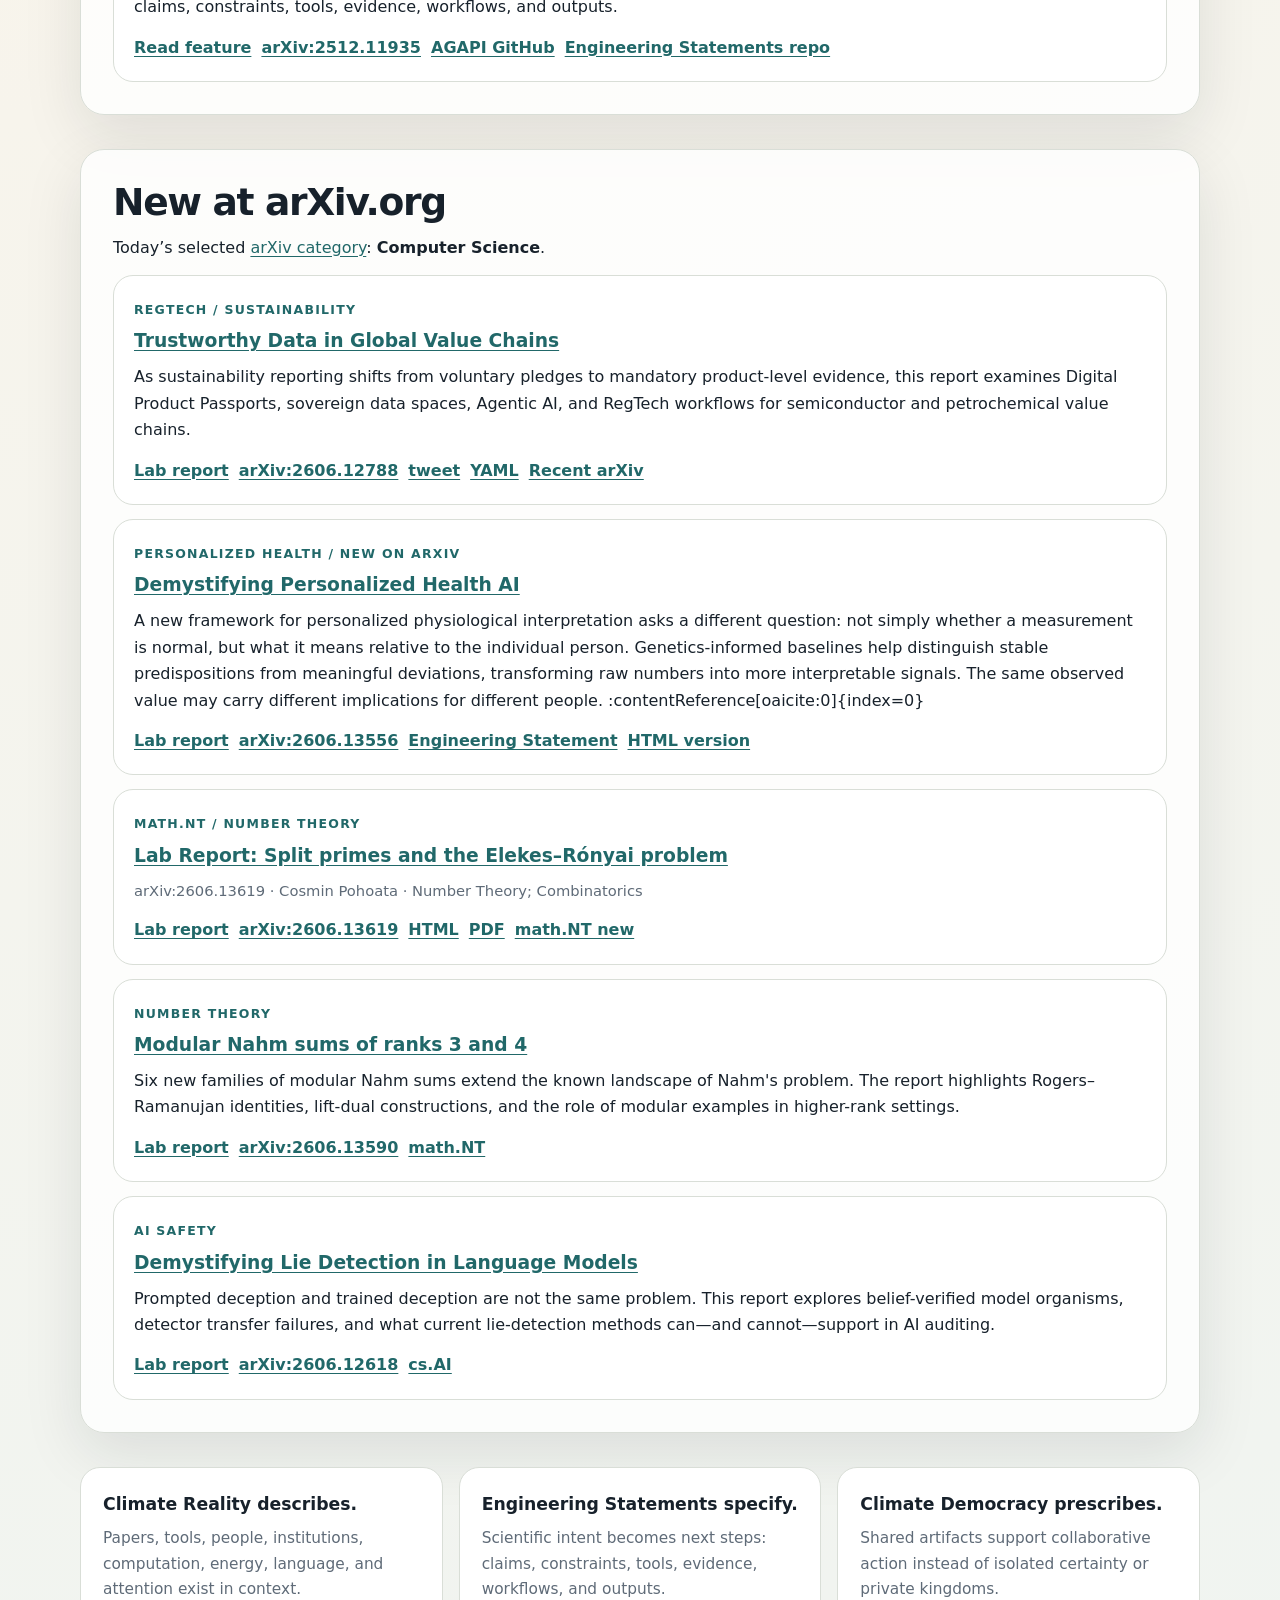
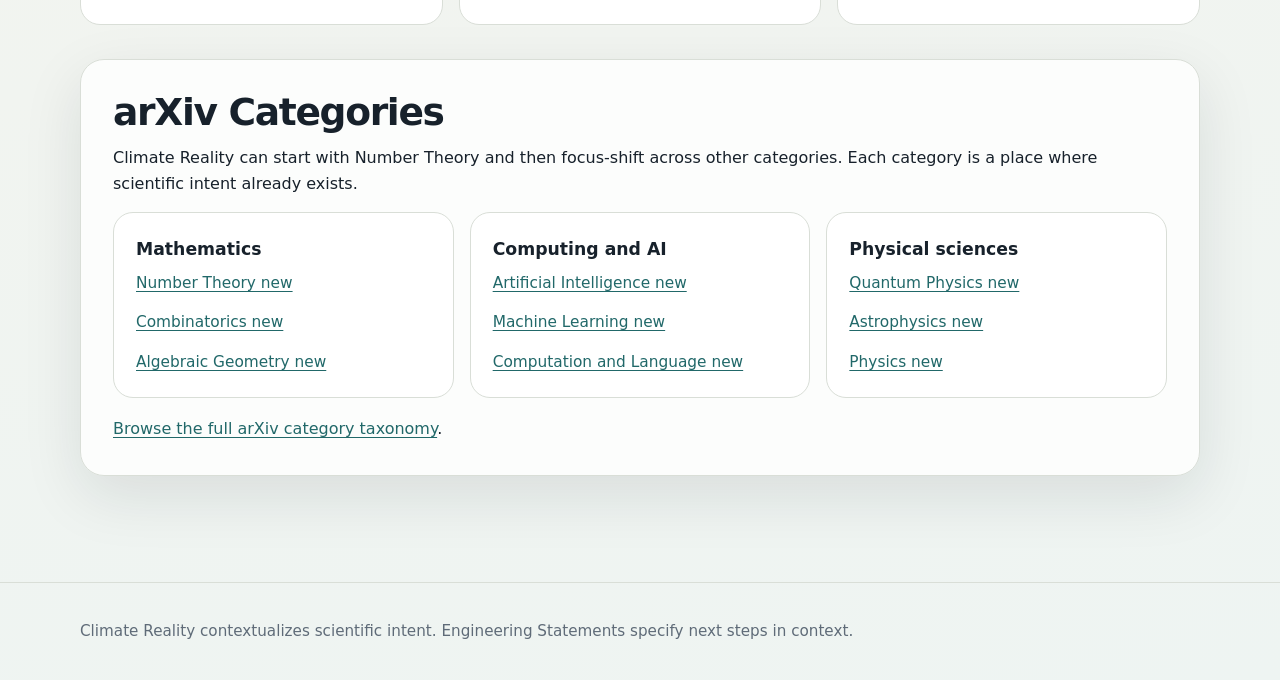
==== commit 1ce98527: "Update index.html" ====
--- a/site/index.html
+++ b/site/index.html
@@ -267,7 +267,7 @@
     <a href="https://labreports.app/2606-13566">Lab report</a>
 
     <a href="https://arxiv.org/abs/2606.13556">
-      Paper
+      arXiv:2606.13556
     </a>
 
     <a href="https://github.com/thinkthoughts/engineering-statements/blob/main/statements/2606-13556.yaml">
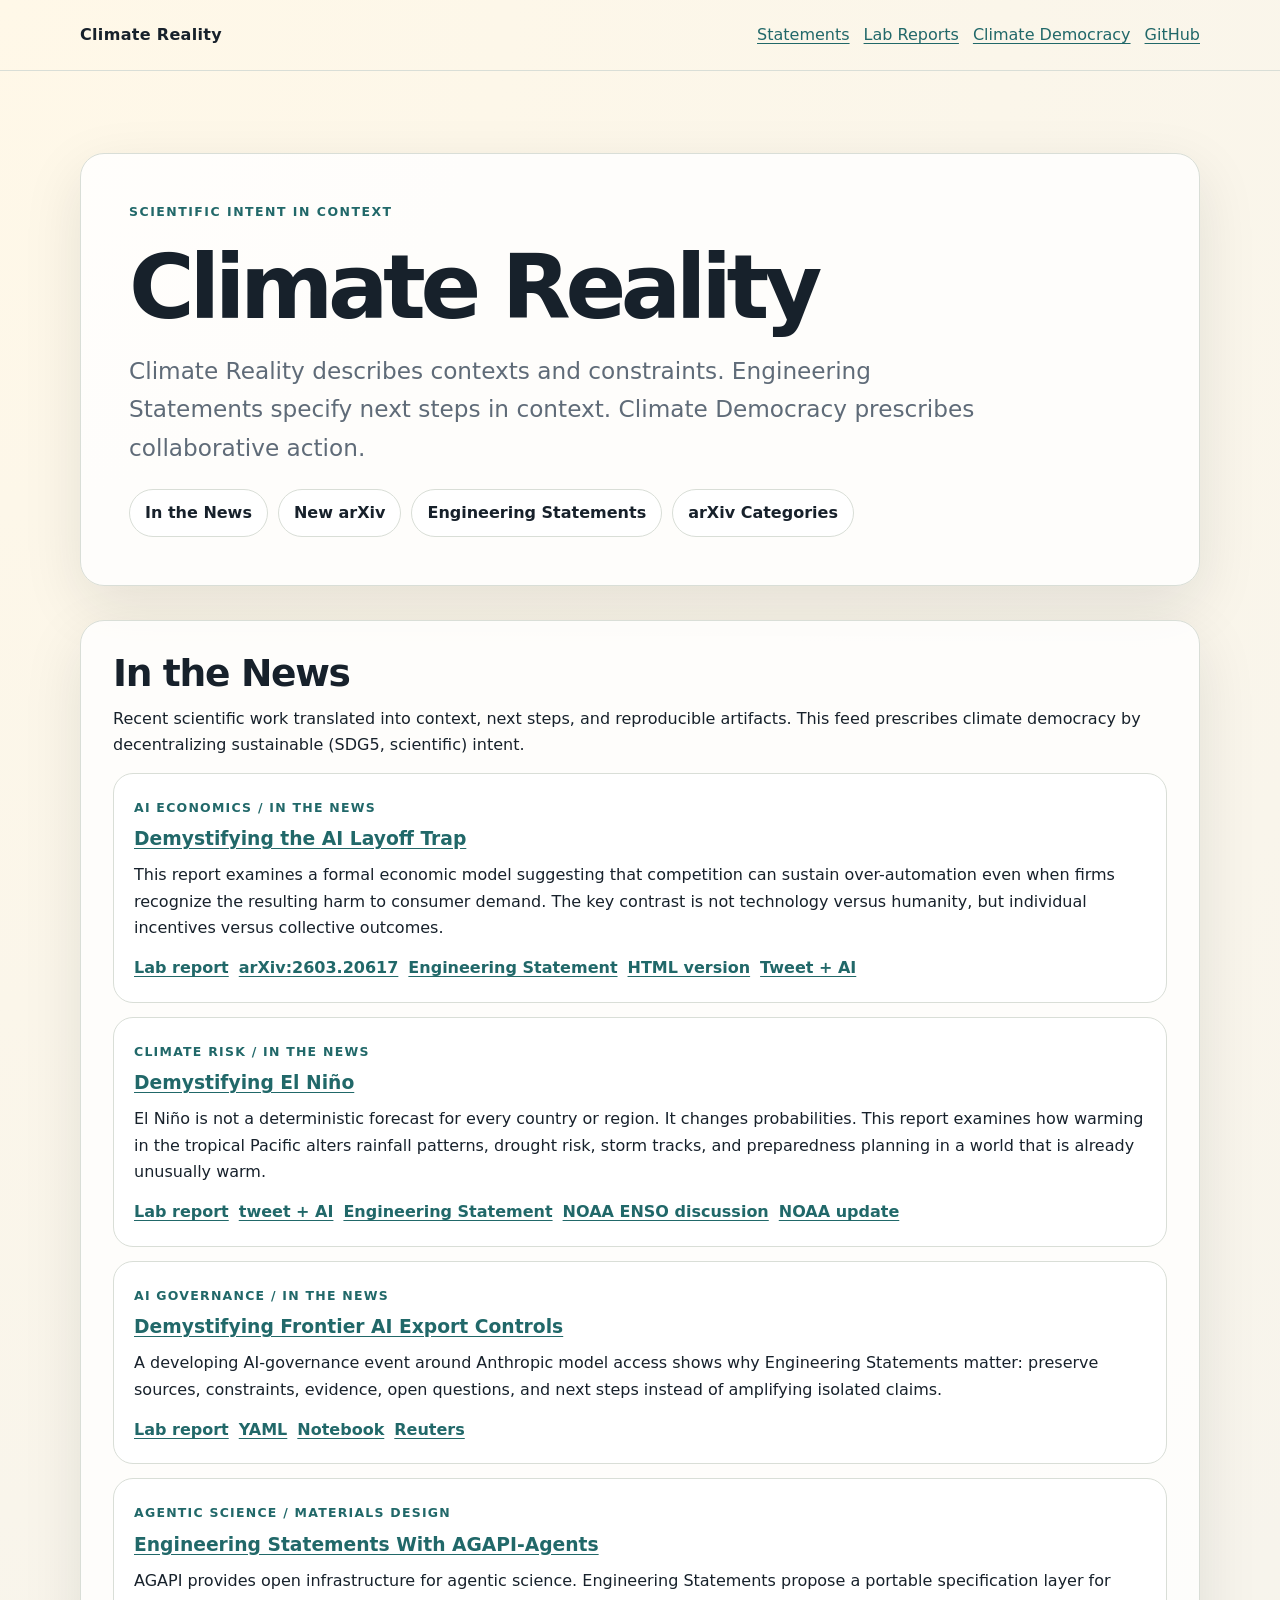
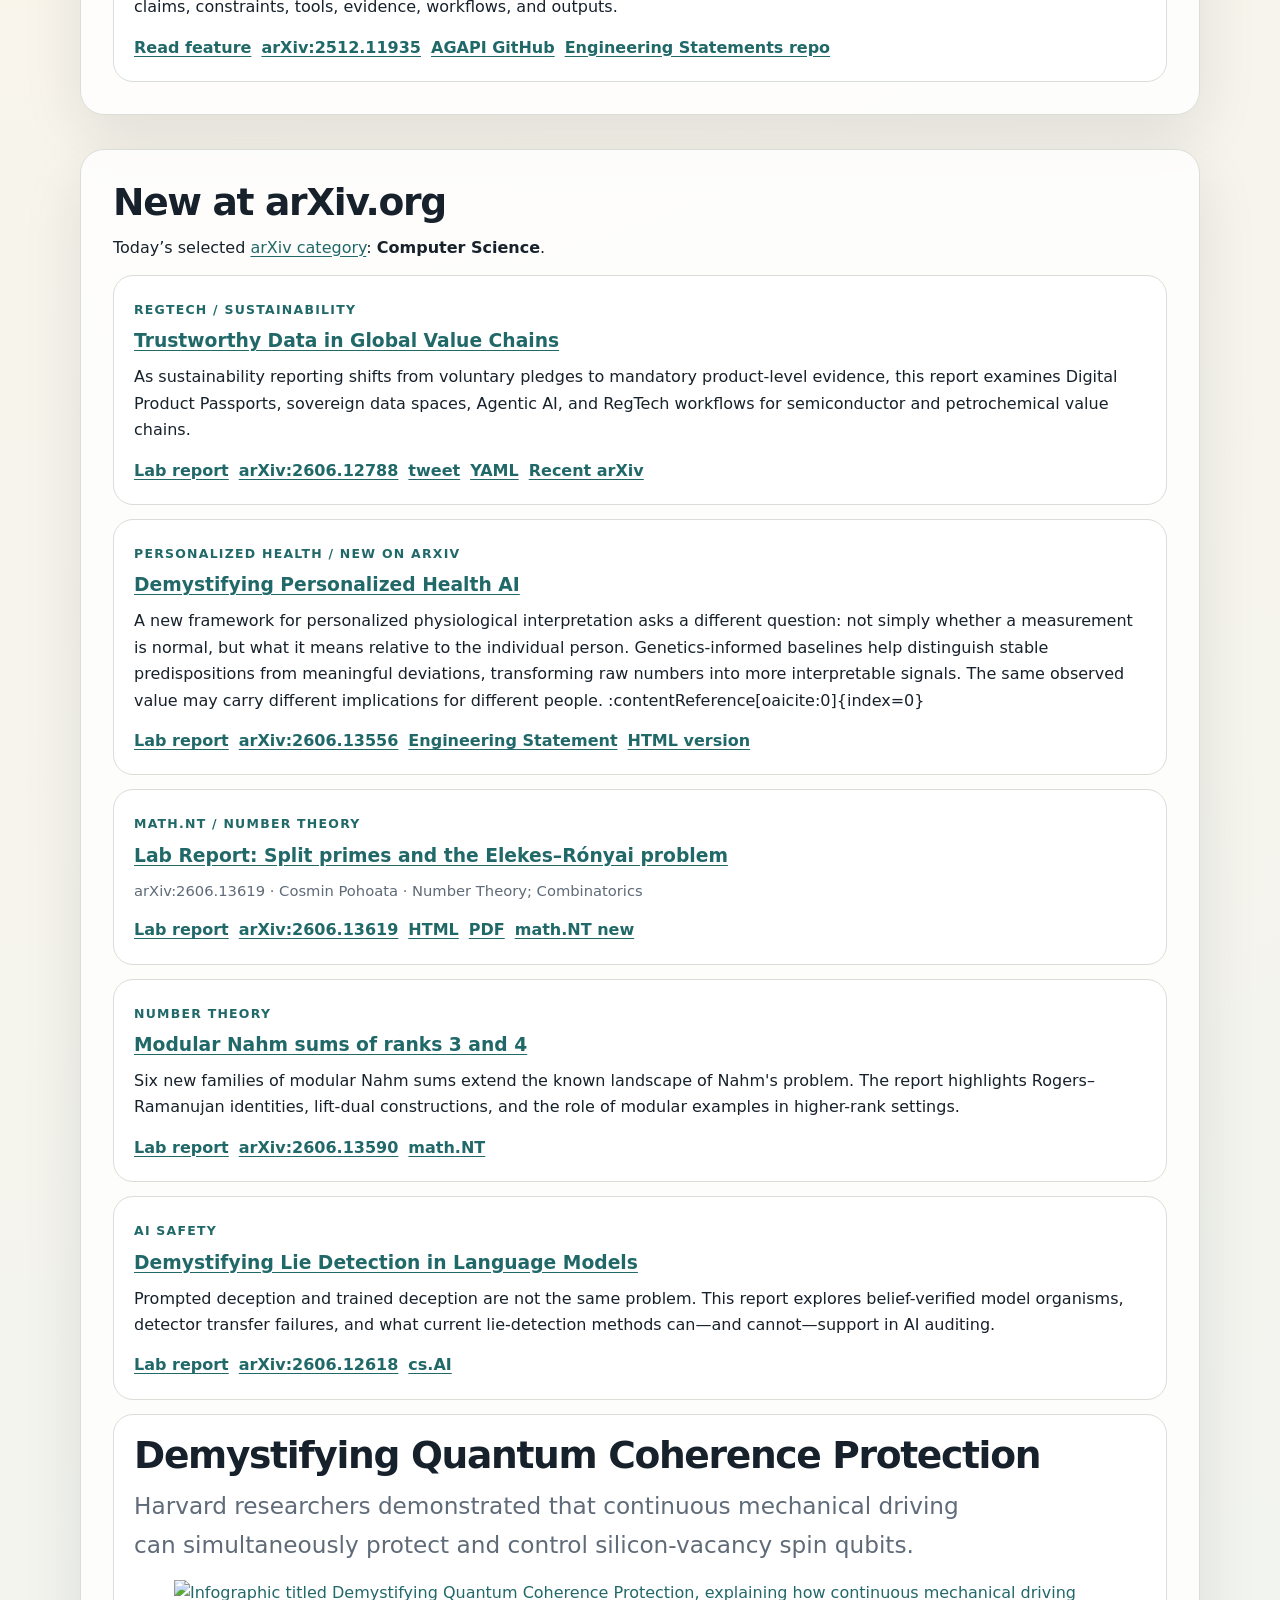
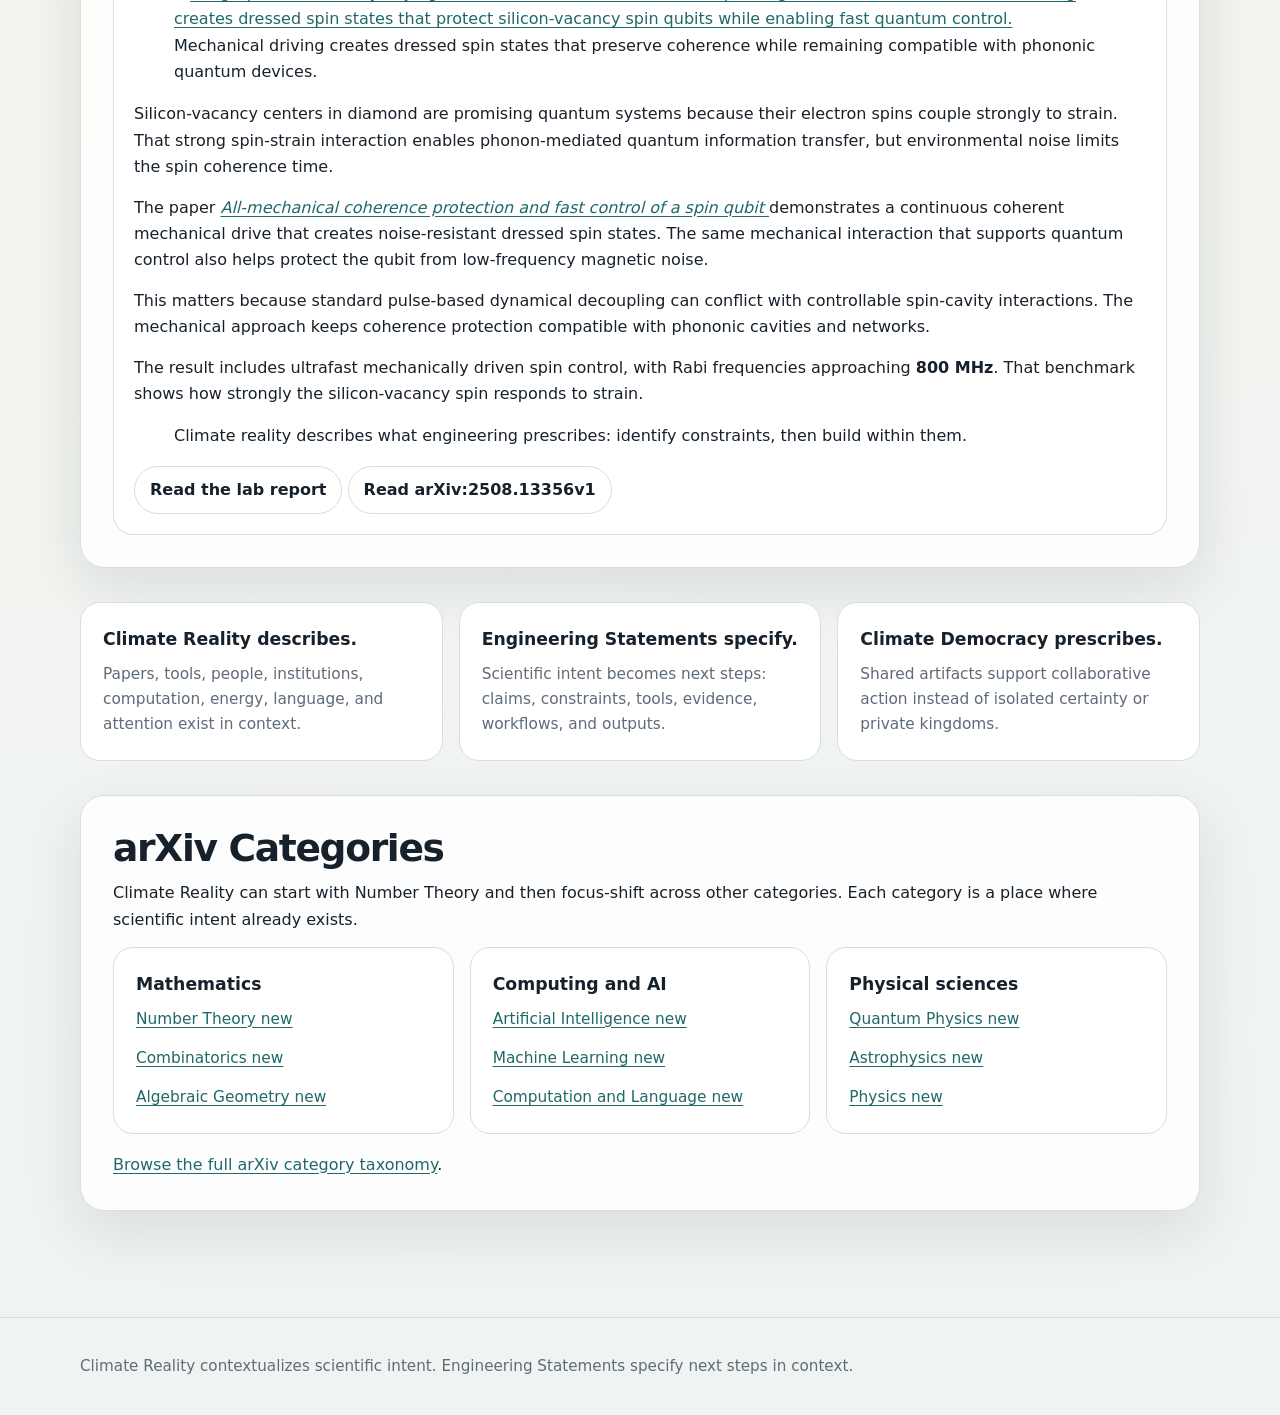
==== commit 9e8acb7f: "Update index.html" ====
--- a/site/index.html
+++ b/site/index.html
@@ -341,6 +341,71 @@
     <a href="https://arxiv.org/list/cs.AI/recent">cs.AI</a>
   </div>
 </article>
+      <article class="news-item">
+  <h2>Demystifying Quantum Coherence Protection</h2>
+
+  <p class="dek">
+    Harvard researchers demonstrated that continuous mechanical driving can
+    simultaneously protect and control silicon-vacancy spin qubits.
+  </p>
+
+  <figure>
+    <a href="https://labreports.app/2508-13356/">
+      <img
+        src="/images/2508-13356.png"
+        alt="Infographic titled Demystifying Quantum Coherence Protection, explaining how continuous mechanical driving creates dressed spin states that protect silicon-vacancy spin qubits while enabling fast quantum control."
+      >
+    </a>
+    <figcaption>
+      Mechanical driving creates dressed spin states that preserve coherence
+      while remaining compatible with phononic quantum devices.
+    </figcaption>
+  </figure>
+
+  <p>
+    Silicon-vacancy centers in diamond are promising quantum systems because
+    their electron spins couple strongly to strain. That strong spin-strain
+    interaction enables phonon-mediated quantum information transfer, but
+    environmental noise limits the spin coherence time.
+  </p>
+
+  <p>
+    The paper
+    <a href="https://arxiv.org/abs/2508.13356" target="_blank" rel="noopener noreferrer">
+      <em>All-mechanical coherence protection and fast control of a spin qubit</em>
+    </a>
+    demonstrates a continuous coherent mechanical drive that creates
+    noise-resistant dressed spin states. The same mechanical interaction that
+    supports quantum control also helps protect the qubit from low-frequency
+    magnetic noise.
+  </p>
+
+  <p>
+    This matters because standard pulse-based dynamical decoupling can conflict
+    with controllable spin-cavity interactions. The mechanical approach keeps
+    coherence protection compatible with phononic cavities and networks.
+  </p>
+
+  <p>
+    The result includes ultrafast mechanically driven spin control, with Rabi
+    frequencies approaching <strong>800 MHz</strong>. That benchmark shows how
+    strongly the silicon-vacancy spin responds to strain.
+  </p>
+
+  <blockquote>
+    Climate reality describes what engineering prescribes:
+    identify constraints, then build within them.
+  </blockquote>
+
+  <p>
+    <a class="button" href="https://labreports.app/2508-13356/">
+      Read the lab report
+    </a>
+    <a class="button secondary" href="https://arxiv.org/html/2508.13356v1" target="_blank" rel="noopener noreferrer">
+      Read arXiv:2508.13356v1
+    </a>
+  </p>
+</article>
     </div>
   </section>
 
